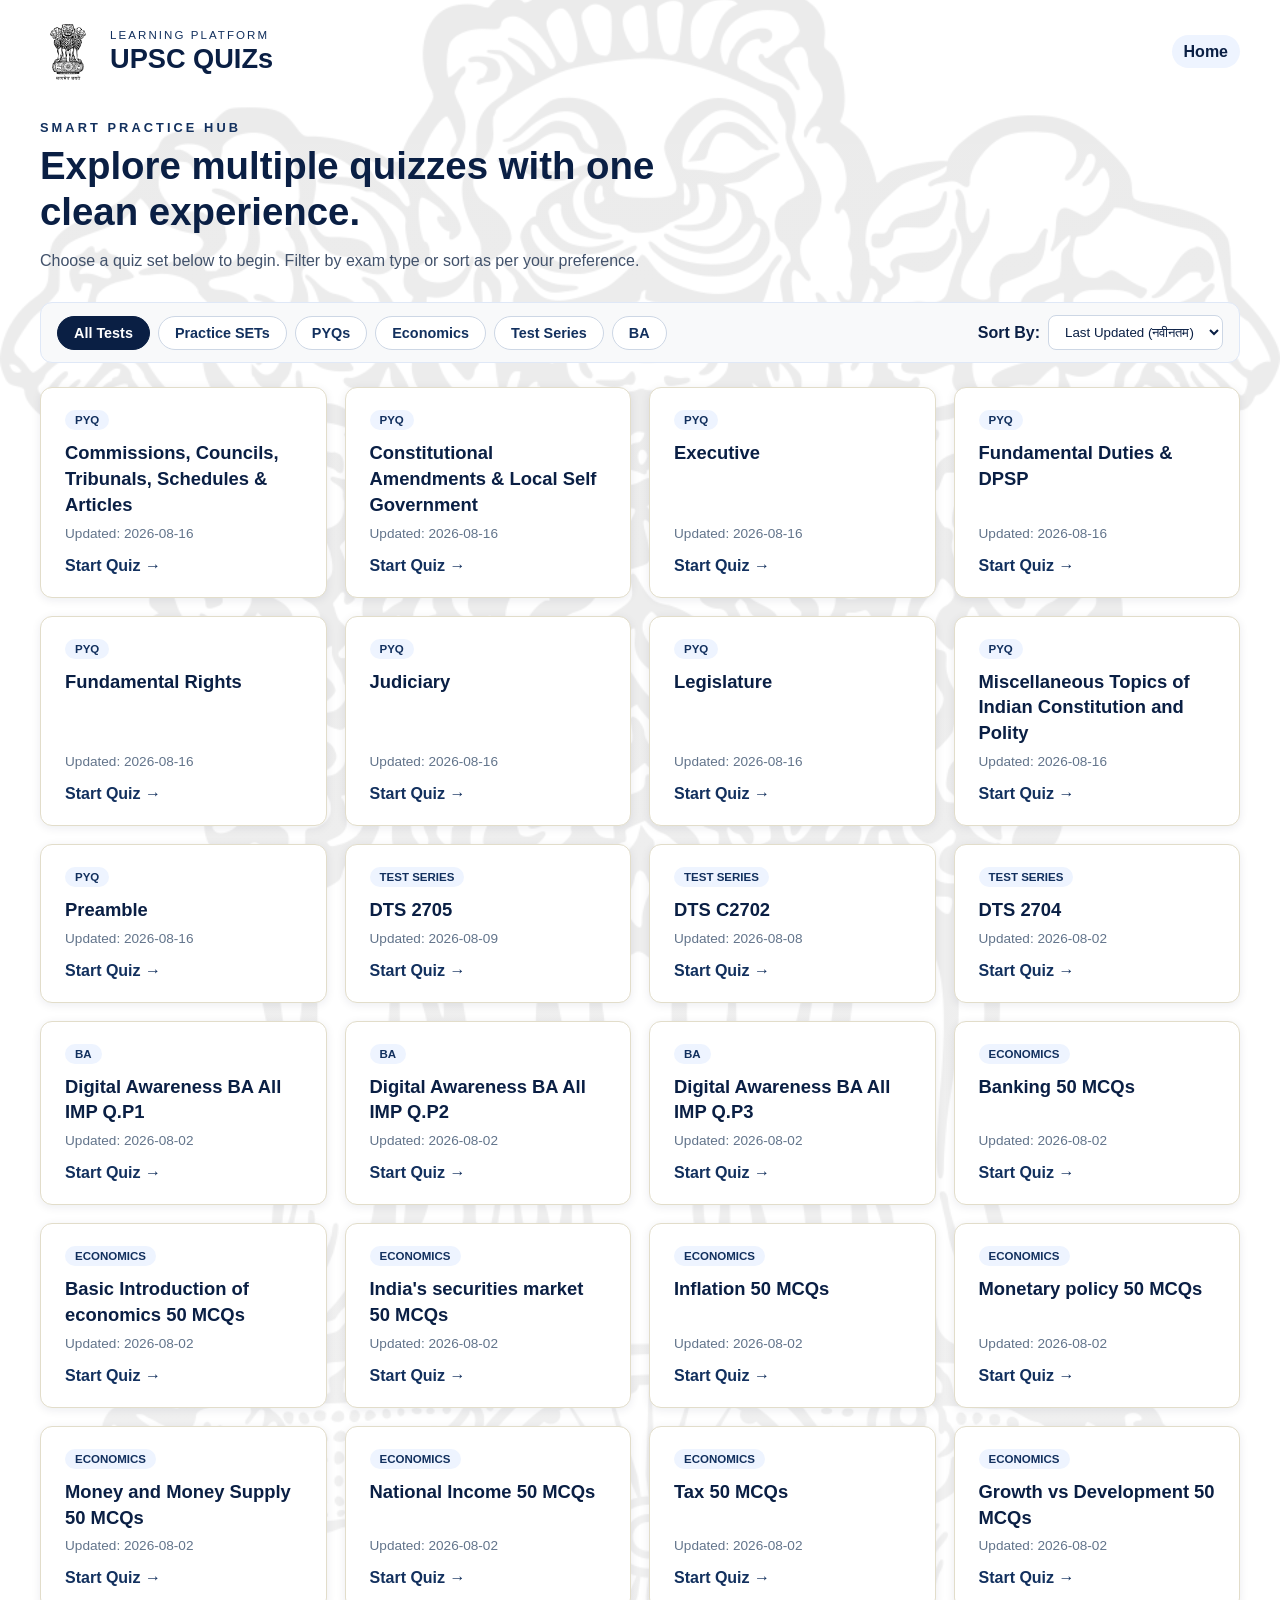
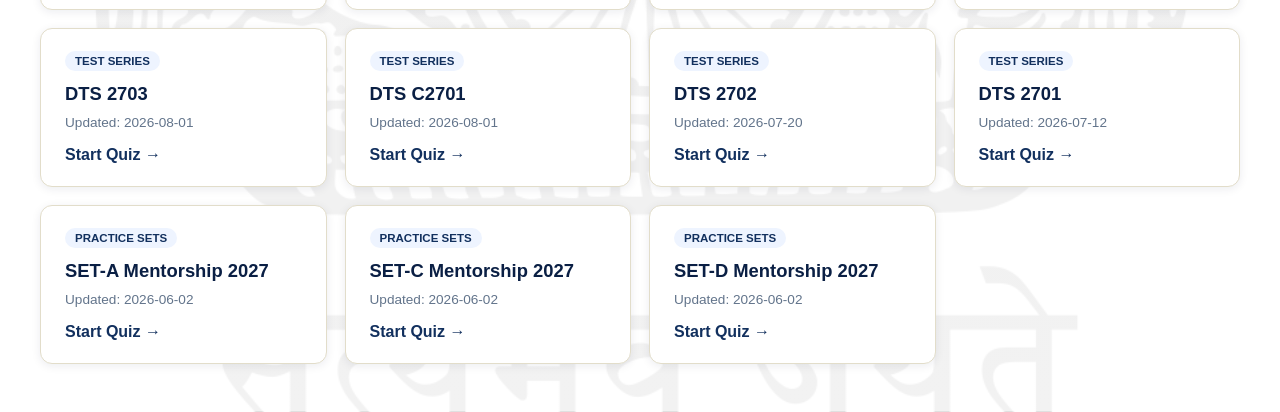
==== index.html @ 8e98a1ea "Change PYQs category from 'PYQs' to 'PYQ'" ====
<!DOCTYPE html>
<html lang="hi">
<head>
  <meta charset="UTF-8">
  <meta name="viewport" content="width=device-width, initial-scale=1.0">
  <title>UPSC QUIZs | Home</title>
  <link rel="stylesheet" href="style.css">
</head>
<body class="home-page">
  <div class="hero-shell">
    <header class="hero-header">
      <div class="brand-block">
        <img src="ashoka.jpg" alt="Ashoka Logo" class="brand-logo">
        <div>
          <p class="brand-kicker">Learning Platform</p>
          <h1>UPSC QUIZs</h1>
        </div>
      </div>
      <nav class="hero-nav">
        <a href="index.html">Home</a>
      </nav>
    </header>

    <main class="hero-content">
      <section class="hero-copy">
        <p class="section-label">Smart Practice Hub</p>
        <h2>Explore multiple quizzes with one clean experience.</h2>
        <p class="hero-text">Choose a quiz set below to begin. Filter by exam type or sort as per your preference.</p>
      </section>

      <div class="controls-wrapper">
        <div class="filter-tabs" id="filterTabs">
          <button class="tab-btn active" onclick="handleFilter('All', event)">All Tests</button>
          <button class="tab-btn" onclick="handleFilter('Practice SETs', event)">Practice SETs</button>
          <button class="tab-btn" onclick="handleFilter('PYQ', event)">PYQs</button>
          <button class="tab-btn" onclick="handleFilter('Economics', event)">Economics</button>
          <button class="tab-btn" onclick="handleFilter('Test Series', event)">Test Series</button>
          <button class="tab-btn" onclick="handleFilter('BA', event)">BA</button>
        </div>
        
        <div class="sort-box">
          <label for="quizSort">Sort By: </label>
          <select id="quizSort" onchange="handleSort(this.value)">
            <option value="latest">Last Updated (नवीनतम)</option>
            <option value="az">Alphabetical (A - Z)</option>
            <option value="za">Alphabetical (Z - A)</option>
          </select>
        </div>
      </div>

      <section class="quiz-grid" id="quizGrid"></section>
    </main>
  </div>

  <script>
    // Cleaned quizzes array - removed truncated entries and placeholders
   const quizzes = [
  // Test Series (Numbered)
  { name: 'DTS 2701', file: '101.json', link: 'quiz.html?quiz=101.json', category: 'Test Series', lastUpdated: '2026-07-12' },
  { name: 'DTS 2702', file: '102.json', link: 'quiz.html?quiz=102.json', category: 'Test Series', lastUpdated: '2026-07-20' },
  { name: 'DTS 2703', file: '103.json', link: 'quiz.html?quiz=103.json', category: 'Test Series', lastUpdated: '2026-08-01' },
  { name: 'DTS 2704', file: '104.json', link: 'quiz.html?quiz=104.json', category: 'Test Series', lastUpdated: '2026-08-02' },
  { name: 'DTS 2705', file: '109.json', link: 'quiz.html?quiz=109.json', category: 'Test Series', lastUpdated: '2026-08-09' },
  { name: 'DTS C2701', file: '108.json', link: 'quiz.html?quiz=108.json', category: 'Test Series', lastUpdated: '2026-08-01' },
  { name: 'DTS C2702', file: '110.json', link: 'quiz.html?quiz=110.json', category: 'Test Series', lastUpdated: '2026-08-08' },

  // PYQ (Indian Polity & Constitution)
  { name: 'Commissions, Councils, Tribunals, Schedules & Articles', file: 'CommissionsCouncilsTribunalsSchedulesArticles.json', link: 'quiz.html?quiz=CommissionsCouncilsTribunalsSchedulesArticles.json', category: 'PYQ', lastUpdated: '2026-08-16' },
  { name: 'Constitutional Amendments & Local Self Government', file: 'ConstitutionalAmendmentsLocalSelfGovernment.json', link: 'quiz.html?quiz=ConstitutionalAmendmentsLocalSelfGovernment.json', category: 'PYQ', lastUpdated: '2026-08-16' },
  { name: 'Executive', file: 'Executive.json', link: 'quiz.html?quiz=Executive.json', category: 'PYQ', lastUpdated: '2026-08-16' },
  { name: 'Fundamental Duties & DPSP', file: 'FundamentaldutiesDPSP.json', link: 'quiz.html?quiz=FundamentaldutiesDPSP.json', category: 'PYQ', lastUpdated: '2026-08-16' },
  { name: 'Fundamental Rights', file: 'Fundamentalrights.json', link: 'quiz.html?quiz=Fundamentalrights.json', category: 'PYQ', lastUpdated: '2026-08-16' },
  { name: 'Judiciary', file: 'Judiciary.json', link: 'quiz.html?quiz=Judiciary.json', category: 'PYQ', lastUpdated: '2026-08-16' },
  { name: 'Legislature', file: 'Legislature.json', link: 'quiz.html?quiz=Legislature.json', category: 'PYQ', lastUpdated: '2026-08-16' },
  { name: 'Miscellaneous Topics of Indian Constitution and Polity', file: 'MiscellaneousTopicsofIndianConstitutionandPolity.json', link: 'quiz.html?quiz=MiscellaneousTopicsofIndianConstitutionandPolity.json', category: 'PYQ', lastUpdated: '2026-08-16' },
  { name: 'Preamble', file: 'Preamble.json', link: 'quiz.html?quiz=Preamble.json', category: 'PYQ', lastUpdated: '2026-08-16' },
  
  // BA Digital Awareness Series
  { name: 'Digital Awareness BA All IMP Q.P1', file: '105.json', link: 'quiz.html?quiz=105.json', category: 'BA', lastUpdated: '2026-08-02' },
  { name: 'Digital Awareness BA All IMP Q.P2', file: '106.json', link: 'quiz.html?quiz=106.json', category: 'BA', lastUpdated: '2026-08-02' },
  { name: 'Digital Awareness BA All IMP Q.P3', file: '107.json', link: 'quiz.html?quiz=107.json', category: 'BA', lastUpdated: '2026-08-02' },

  // Economics MCQs
  { name: 'Banking 50 MCQs', file: 'Banking 50 MCQs.json', link: 'quiz.html?quiz=Banking 50 MCQs.json', category: 'Economics', lastUpdated: '2026-08-02' },
  { name: 'Basic Introduction of economics 50 MCQs', file: 'Basic Introduction of economics 50 MCQs.json', link: 'quiz.html?quiz=Basic Introduction of economics 50 MCQs.json', category: 'Economics', lastUpdated: '2026-08-02' },
  { name: 'India\'s securities market 50 MCQs', file: 'India\'s securities market 50 MCQs.json', link: 'quiz.html?quiz=India\'s securities market 50 MCQs.json', category: 'Economics', lastUpdated: '2026-08-02' },
  { name: 'Inflation 50 MCQs', file: 'Inflation 50 MCQs.json', link: 'quiz.html?quiz=Inflation 50 MCQs.json', category: 'Economics', lastUpdated: '2026-08-02' },
  { name: 'Monetary policy 50 MCQs', file: 'Monetary policy 50 MCQs.json', link: 'quiz.html?quiz=Monetary policy 50 MCQs.json', category: 'Economics', lastUpdated: '2026-08-02' },
  { name: 'Money and Money Supply 50 MCQs', file: 'Money and Money Supply 50 MCQs.json', link: 'quiz.html?quiz=Money and Money Supply 50 MCQs.json', category: 'Economics', lastUpdated: '2026-08-02' },
  { name: 'National Income 50 MCQs', file: 'National Income 50 MCQs.json', link: 'quiz.html?quiz=National Income 50 MCQs.json', category: 'Economics', lastUpdated: '2026-08-02' },
  { name: 'Tax 50 MCQs', file: 'Tax 50 MCQs.json', link: 'quiz.html?quiz=Tax 50 MCQs.json', category: 'Economics', lastUpdated: '2026-08-02' },
  { name: 'Growth vs Development 50 MCQs', file: 'growth vs devlopment 50 MCQs.json', link: 'quiz.html?quiz=growth vs devlopment 50 MCQs.json', category: 'Economics', lastUpdated: '2026-08-02' },

  // Practice SETs
  { name: 'SET-A Mentorship 2027', file: 'SET-A.json', link: 'quiz.html?quiz=SET-A.json', category: 'Practice SETs', lastUpdated: '2026-06-02' },
  { name: 'SET-C Mentorship 2027', file: 'SET-C.json', link: 'quiz.html?quiz=SET-C.json', category: 'Practice SETs', lastUpdated: '2026-06-02' },
  { name: 'SET-D Mentorship 2027', file: 'SET-D.json', link: 'quiz.html?quiz=SET-D.json', category: 'Practice SETs', lastUpdated: '2026-06-02' }
];
    let currentCategory = 'All';
    let currentSortOrder = 'latest';
    const grid = document.getElementById('quizGrid');

    function renderQuizzes() {
      let result = currentCategory === 'All' 
        ? [...quizzes] 
        : quizzes.filter(q => q.category === currentCategory);

      if (currentSortOrder === 'az') {
        result.sort((a, b) => a.name.localeCompare(b.name));
      } else if (currentSortOrder === 'za') {
        result.sort((a, b) => b.name.localeCompare(a.name));
      } else if (currentSortOrder === 'latest') {
        result.sort((a, b) => new Date(b.lastUpdated) - new Date(a.lastUpdated));
      }

      if (result.length === 0) {
        grid.innerHTML = `<p class="no-tests">इस श्रेणी में अभी कोई टेस्ट उपलब्ध नहीं है।</p>`;
        return;
      }

      grid.innerHTML = result.map(q => `
        <a class="quiz-card" href="${q.link}">
          <span class="card-badge">${q.category}</span>
          <h3>${q.name}</h3>
          <p>Updated: ${q.lastUpdated}</p>
          <span>Start Quiz →</span>
        </a>
      `).join('');
    }

    function handleFilter(category, event) {
      currentCategory = category;
      const buttons = document.querySelectorAll('.tab-btn');
      buttons.forEach(btn => btn.classList.remove('active'));
      if (event && event.target) event.target.classList.add('active');
      renderQuizzes();
    }

    function handleSort(order) {
      currentSortOrder = order;
      renderQuizzes();
    }

    renderQuizzes();
  </script>
</body>
</html>
---- style.css ----
:root {
  --navy: #0a1f44;
  --navy-dark: #061431;
  --navy-light: #12305e;
  --gold: #c9a227;
  --gold-light: #e6c766;
  --cream: #f7f4ea;
  --green: #1e8e3e;
  --red: #c0392b;
  --purple: #6c3483;
  --gray: #9aa3b2;
  --text-dark: #1b1b1b;
  --radius: 8px;
}

* { box-sizing: border-box; }

body {
  margin: 0;
  font-family: "Noto Sans Devanagari", "Noto Sans", "Segoe UI", sans-serif;
  background: var(--cream);
  color: var(--text-dark);
  min-height: 100vh;
  position: relative;
}

body.home-page {
  background: #ffffff;
  color: var(--navy);
}

.hero-shell {
  min-height: 100vh;
  padding: 24px 24px 48px;
  background-image: linear-gradient(rgba(255,255,255,0.92), rgba(255,255,255,0.95)), url('./ashoka.jpg');
  background-size: cover;
  background-position: center;
  background-repeat: no-repeat;
}

.hero-header {
  max-width: 1200px;
  margin: 0 auto 40px;
  display: flex;
  align-items: center;
  justify-content: space-between;
  gap: 16px;
}

.brand-block {
  display: flex;
  align-items: center;
  gap: 14px;
}

.brand-logo {
  width: 56px;
  height: 56px;
  object-fit: contain;
}

.brand-kicker {
  margin: 0;
  font-size: 0.72rem;
  text-transform: uppercase;
  letter-spacing: 0.18em;
  color: var(--navy-light);
}

.brand-block h1 {
  margin: 2px 0 0;
  font-size: 1.7rem;
  font-weight: 800;
}

.hero-nav a {
  color: var(--navy);
  text-decoration: none;
  font-weight: 700;
  padding: 8px 12px;
  border-radius: 999px;
  background: #eef4ff;
}

.hero-content {
  max-width: 1200px;
  margin: 0 auto;
}

.hero-copy {
  max-width: 700px;
  margin-bottom: 28px;
}

.section-label {
  margin: 0 0 8px;
  font-size: 0.8rem;
  letter-spacing: 0.24em;
  text-transform: uppercase;
  color: var(--navy-light);
  font-weight: 700;
}

.hero-copy h2 {
  margin: 0 0 12px;
  font-size: clamp(1.8rem, 3vw, 2.8rem);
  line-height: 1.2;
}

.hero-text {
  margin: 0;
  font-size: 1rem;
  color: #42526b;
  line-height: 1.7;
}

/* फ़िल्टर और सॉर्ट कंट्रोल्स */
.controls-wrapper {
  display: flex;
  justify-content: space-between;
  align-items: center;
  flex-wrap: wrap;
  gap: 16px;
  margin-bottom: 24px;
  background: #f8f9fa;
  padding: 12px 16px;
  border-radius: 12px;
  border: 1px solid #dfe8f7;
}

.filter-tabs {
  display: flex;
  gap: 8px;
  flex-wrap: wrap;
}

.tab-btn {
  background: #fff;
  border: 1px solid #cdd7e5;
  color: var(--navy-light);
  padding: 8px 16px;
  border-radius: 20px;
  font-weight: 600;
  font-size: 0.9rem;
  cursor: pointer;
  transition: all 0.2s ease;
}

.tab-btn:hover {
  background: #eef4ff;
  border-color: var(--navy);
}

.tab-btn.active {
  background: var(--navy);
  color: #fff;
  border-color: var(--navy);
}

.sort-box {
  display: flex;
  align-items: center;
  gap: 8px;
  font-weight: 600;
}

.sort-box select {
  padding: 8px 12px;
  border-radius: var(--radius);
  border: 1px solid #cdd7e5;
  background: #fff;
  font-family: inherit;
  color: var(--navy);
  cursor: pointer;
}

.quiz-grid {
  display: grid;
  grid-template-columns: repeat(auto-fit, minmax(260px, 1fr));
  gap: 18px;
}

.quiz-card {
  display: flex;
  flex-direction: column;
  text-decoration: none;
  background: #fff;
  border: 1px solid #dfe8f7;
  border-radius: 16px;
  padding: 22px;
  box-shadow: 0 6px 18px rgba(10, 31, 68, 0.06);
  color: var(--navy);
  transition: transform 0.2s ease, box-shadow 0.2s ease;
  position: relative;
}

.quiz-card:hover {
  transform: translateY(-2px);
  box-shadow: 0 10px 24px rgba(10, 31, 68, 0.10);
}

.card-badge {
  align-self: flex-start;
  background: #eef4ff;
  color: var(--navy-light);
  font-size: 0.72rem;
  font-weight: 700;
  padding: 4px 10px;
  border-radius: 12px;
  margin-bottom: 10px;
  text-transform: uppercase;
}

.quiz-card h3 {
  margin: 0 0 8px;
  font-size: 1.15rem;
  line-height: 1.4;
}

.quiz-card p {
  margin: 0 0 16px;
  color: #62748b;
  font-size: 0.85rem;
  margin-top: auto;
}

.quiz-card span {
  font-weight: 700;
  color: var(--navy-light);
}

.no-tests {
  text-align: center;
  grid-column: 1 / -1;
  padding: 40px;
  color: #62748b;
  font-style: italic;
}

/* Watermark */
.watermark {
  position: fixed;
  inset: 0;
  display: flex;
  align-items: center;
  justify-content: center;
  pointer-events: none;
  z-index: 0;
  color: var(--navy);
  opacity: 0.05;
}
.watermark img { width: 55vmin; height: auto; object-fit: contain; display: block; }

/* Top bar */
.topbar {
  position: sticky;
  top: 0;
  z-index: 30;
  background: var(--navy);
  color: var(--cream);
  display: flex;
  align-items: center;
  justify-content: space-between;
  padding: 10px 18px;
  border-bottom: 3px solid var(--gold);
  gap: 12px;
}

.topbar-left {
  display: flex;
  align-items: center;
  gap: 6px;
}

.exam-title {
  font-weight: 700;
  font-size: 1.05rem;
  letter-spacing: 0.3px;
  text-align: center;
  flex: 1;
}

/* Language Switcher */
.lang-switch-btn {
  background: var(--navy-light);
  color: #fff;
  border: 1px solid var(--gold);
  padding: 6px 12px;
  border-radius: 4px;
  font-weight: 700;
  cursor: pointer;
  font-size: 0.8rem;
  transition: all 0.2s ease;
}
.lang-switch-btn:hover {
  background: var(--gold);
  color: var(--navy-dark);
}

body.show-hi .lang-en { display: none !important; }
body.show-en .lang-hi { display: none !important; }

.icon-btn {
  background: none;
  border: none;
  color: var(--cream);
  font-size: 1.4rem;
  cursor: pointer;
  padding: 4px 10px;
  border-radius: var(--radius);
  transition: background 0.2s ease;
}
.icon-btn:hover { background: rgba(255,255,255,0.12); }

.hamburger {
  font-size: 1.6rem;
  font-weight: 700;
}

.timer-box {
  display: flex;
  flex-direction: column;
  align-items: flex-end;
  min-width: 130px;
}
.timer-label { font-size: 0.65rem; color: var(--gold-light); }
#timerDisplay { font-weight: 700; font-size: 1.1rem; font-variant-numeric: tabular-nums; }

/* Sidebar */
.sidebar {
  position: fixed;
  top: 0; left: -340px;
  width: 330px;
  height: 100%;
  background: #fff;
  border-right: 3px solid var(--gold);
  z-index: 50;
  transition: left 0.25s ease;
  display: flex;
  flex-direction: column;
  padding: 16px;
  overflow-y: auto;
}
.sidebar.open { left: 0; }
.sidebar-header {
  display: flex; justify-content: space-between; align-items: center;
  border-bottom: 2px solid var(--navy); padding-bottom: 8px; margin-bottom: 10px;
}
.sidebar-header h3 { margin: 0; color: var(--navy); font-size: 1rem; }
.sidebar-header .icon-btn { color: var(--navy); }

.sidebar-tabs {
  display: flex;
  gap: 4px;
  margin-bottom: 12px;
  border-bottom: 1px solid #e2ddca;
  padding-bottom: 6px;
}
.side-tab {
  flex: 1;
  background: #f4f1e6;
  border: none;
  padding: 8px;
  font-weight: 700;
  font-size: 0.8rem;
  cursor: pointer;
  color: var(--navy-light);
  border-radius: 4px;
}
.side-tab.active {
  background: var(--navy);
  color: #fff;
}

.legend { font-size: 0.72rem; display: grid; gap: 6px; margin-bottom: 12px; }
.legend div { display: flex; align-items: center; gap: 6px; }
.dot { width: 14px; height: 14px; border-radius: 50%; display: inline-block; border: 1px solid #0002; }
.dot.not-visited { background: var(--gray); }
.dot.not-answered { background: var(--red); }
.dot.answered { background: var(--green); }
.dot.flagged { background: var(--purple); }
.dot.flagged-answered { background: var(--purple); box-shadow: inset 0 0 0 3px var(--green); }

.palette-grid {
  display: grid;
  grid-template-columns: repeat(5, 1fr);
  gap: 6px;
  margin-bottom: 14px;
}
.palette-cell {
  aspect-ratio: 1;
  border: none;
  border-radius: 5px;
  color: #fff;
  font-size: 0.75rem;
  font-weight: 600;
  cursor: pointer;
  background: var(--gray);
  position: relative;
}
.palette-cell.not-answered { background: var(--red); }
.palette-cell.answered { background: var(--green); }
.palette-cell.flagged { background: var(--purple); }
.palette-cell.flagged-answered { background: var(--purple); box-shadow: inset 0 0 0 3px var(--green); }
.palette-cell.current { outline: 3px solid var(--navy); outline-offset: 1px; }

/* OMR Sheet Mode Layout */
.omr-sheet-container {
  display: flex;
  flex-direction: column;
  gap: 8px;
  max-height: 400px;
  overflow-y: auto;
  padding-right: 4px;
}
.omr-row {
  display: flex;
  align-items: center;
  justify-content: space-between;
  padding: 6px 8px;
  background: #f9f9f9;
  border-radius: 4px;
  border: 1px solid #eee;
}
.omr-row.current {
  background: #fffde6;
  border-color: var(--gold);
}
.omr-q-num {
  font-weight: 700;
  font-size: 0.85rem;
  min-width: 40px;
  color: var(--navy);
}
.omr-bubbles {
  display: flex;
  gap: 8px;
}
.omr-bubble {
  width: 26px;
  height: 26px;
  border-radius: 50%;
  border: 2px solid var(--navy-light);
  display: flex;
  align-items: center;
  justify-content: center;
  font-size: 0.7rem;
  font-weight: 700;
  cursor: pointer;
  user-select: none;
  background: #fff;
  color: var(--navy-light);
  transition: all 0.15s ease;
}
.omr-bubble:hover {
  background: #eef1f8;
}
.omr-bubble.filled {
  background: var(--navy-dark);
  color: #fff;
  border-color: var(--navy-dark);
}

.sidebar-footer { margin-top: auto; padding-top: 10px; }
.sidebar-overlay {
  position: fixed; inset: 0; background: rgba(0,0,0,0.35);
  z-index: 40; display: none;
}
.sidebar-overlay.show { display: block; }

/* Buttons */
.btn {
  border: none;
  border-radius: var(--radius);
  padding: 10px 16px;
  font-size: 0.9rem;
  font-weight: 600;
  cursor: pointer;
  font-family: inherit;
}
.btn-navy { background: var(--navy); color: #fff; }
.btn-navy:hover { background: var(--navy-light); }
.btn-gold { background: var(--gold); color: var(--navy-dark); }
.btn-gold:hover { background: var(--gold-light); }
.btn-outline { background: #fff; color: var(--navy); border: 2px solid var(--navy); }
.btn-outline:hover { background: #eef1f7; }
.btn-block { width: 100%; }
.btn:disabled { opacity: 0.45; cursor: not-allowed; }

/* Quiz view */
.quiz-view {
  position: relative;
  z-index: 1;
  max-width: 820px;
  margin: 24px auto;
  padding: 0 16px 40px;
}
.quiz-card {
  background: #fff;
  border-radius: 12px;
  border: 1px solid #e2ddca;
  box-shadow: 0 2px 10px rgba(10,31,68,0.08);
  padding: 22px 24px;
}
.q-meta { display: flex; align-items: center; gap: 10px; margin-bottom: 14px; flex-wrap: wrap; }
.tag {
  background: var(--navy); color: #ffeb3b; font-size: 0.75rem;
  padding: 4px 10px; border-radius: 20px; font-weight: 600;
}
.tag-gold { background: var(--gold); color: var(--navy-dark); }
.btn-flag { margin-left: auto; font-size: 0.78rem; padding: 6px 12px; }

.passage-block, .statements-block {
  background: #f4f1e6;
  border-left: 4px solid var(--gold);
  padding: 12px 14px;
  border-radius: 6px;
  margin-bottom: 16px;
}
.passage-hi { margin: 0 0 6px; line-height: 1.6; }
.passage-en { margin: 0; font-size: 0.82rem; color: #555; font-style: italic; line-height: 1.5; }
.statements-block ol { margin: 0; padding-left: 20px; }
.statements-block li { margin-bottom: 8px; }
.stmt-en { display: block; font-size: 0.78rem; color: #666; font-style: italic; }

.question-block { margin-bottom: 18px; }
.question-hi { font-size: 1.12rem; font-weight: 600; line-height: 1.6; margin: 0 0 4px; color: var(--navy-dark); }
.question-en { font-size: 0.82rem; color: #666; font-style: italic; margin: 0; }

.options-block { display: flex; flex-direction: column; gap: 10px; }
.option {
  display: flex;
  align-items: flex-start;
  gap: 10px;
  border: 2px solid #dcd8c8;
  border-radius: var(--radius);
  padding: 10px 12px;
  cursor: pointer;
  transition: border-color 0.15s, background 0.15s;
}
.option:hover { border-color: var(--gold); }
.option.selected { border-color: var(--navy); background: #eef1f8; }
.option input { margin-top: 3px; accent-color: var(--navy); }
.opt-text-hi { font-size: 0.98rem; }
.opt-text-en { font-size: 0.78rem; color: #666; font-style: italic; display: block; }

.nav-buttons {
  max-width: 820px;
  margin: 16px auto 0;
  padding: 0 16px;
  display: flex;
  justify-content: space-between;
  gap: 10px;
  flex-wrap: wrap;
}

/* Dashboard */
.dashboard-view {
  position: relative;
  z-index: 1;
  max-width: 1100px;
  margin: 0 auto;
  padding: 24px 16px 60px;
}
.dash-title { color: var(--navy); text-align: center; margin-bottom: 20px; }

.scorecard-grid {
  display: grid;
  grid-template-columns: repeat(auto-fit, minmax(150px, 1fr));
  gap: 12px;
  margin-bottom: 26px;
}
.score-tile {
  background: var(--navy);
  color: #fff;
  border-radius: 10px;
  padding: 14px;
  text-align: center;
  border-bottom: 4px solid var(--gold);
}
.score-tile .val { font-size: 1.5rem; font-weight: 700; color: var(--gold-light); }
.score-tile .lbl { font-size: 0.72rem; margin-top: 4px; opacity: 0.9; }

.charts-grid {
  display: grid;
  grid-template-columns: repeat(auto-fit, minmax(340px, 1fr));
  gap: 18px;
  margin-bottom: 22px;
}
.chart-card {
  background: #fff;
  border: 1px solid #e2ddca;
  border-radius: 10px;
  padding: 16px;
  box-shadow: 0 2px 8px rgba(10,31,68,0.06);
}
.chart-card-clickable { cursor: pointer; }
.chart-card h3 { margin: 0 0 10px; font-size: 0.92rem; color: var(--navy-dark); }
.chart-canvas {
  min-height: 320px;
  display: flex;
  align-items: center;
  justify-content: center;
  overflow: hidden;
}
.chart-canvas svg {
  width: 100%;
  height: 320px;
  display: block;
  overflow: visible;
}
.chart-detail-list { margin-top: 10px; padding: 10px; border-radius: 8px; background: #f7f4ea; border: 1px solid #e2ddca; font-size: 0.8rem; max-height: 220px; overflow: auto; }
.time-list-title { font-weight: 700; color: var(--navy); margin-bottom: 6px; }
.time-list-item { display: flex; justify-content: space-between; gap: 8px; padding: 4px 0; border-bottom: 1px solid #e8e2cc; }
.time-list-item:last-child { border-bottom: none; }
.detail-view { position: fixed; inset: 0; background: rgba(6,20,49,0.78); z-index: 80; display: flex; align-items: center; justify-content: center; padding: 12px; }
.detail-view-card {
  width: min(100vw - 16px, 100%);
  height: min(100vh - 16px, 100%);
  max-width: none;
  max-height: none;
  overflow: auto;
  background: #fff;
  border-radius: 14px;
  padding: 18px 20px 22px;
  box-shadow: 0 12px 35px rgba(0,0,0,0.25);
  display: flex;
  flex-direction: column;
}
.detail-view-header { display: flex; justify-content: space-between; align-items: center; gap: 10px; margin-bottom: 14px; }
.detail-view-header h3 { margin: 0; color: var(--navy); }
.detail-view .chart-canvas {
  flex: 1;
  min-height: 0;
  width: 100%;
}
.detail-view .chart-canvas svg {
  height: min(70vh, 620px);
  min-height: 420px;
}
#timeDetailList {
  flex: 1;
  max-height: none;
  overflow: auto;
  margin-top: 14px;
}
.heatmap-card { margin-bottom: 22px; }

.heatmap-grid { display: flex; flex-wrap: wrap; gap: 8px; }
.heat-cell {
  min-width: 130px;
  padding: 10px;
  border-radius: 6px;
  color: #fff;
  font-size: 0.78rem;
}
.heat-cell .h-topic { font-weight: 700; display: block; margin-bottom: 4px; }

.insights-grid {
  display: grid;
  grid-template-columns: repeat(auto-fit, minmax(320px, 1fr));
  gap: 16px;
  margin-bottom: 28px;
}
.insight-card {
  background: #fff;
  border: 1px solid #e2ddca;
  border-left: 4px solid var(--gold);
  border-radius: 10px;
  padding: 16px;
}
.insight-card h3 { margin-top: 0; font-size: 0.92rem; color: var(--navy-dark); }
.insight-card ul { margin: 6px 0; padding-left: 20px; font-size: 0.85rem; }
.two-col { display: grid; grid-template-columns: 1fr 1fr; gap: 10px; font-size: 0.85rem; }
.mini-table { width: 100%; border-collapse: collapse; font-size: 0.82rem; }
.mini-table th, .mini-table td { border: 1px solid #e2ddca; padding: 6px 8px; text-align: left; }
.mini-table th { background: var(--navy); color: #fff; }

.answer-sheet { margin-bottom: 26px; }
.answer-sheet h2 { color: var(--navy); }
.ans-item {
  background: #fff;
  border: 1px solid #e2ddca;
  border-radius: 10px;
  padding: 14px 16px;
  margin-bottom: 10px;
}
.ans-item .ans-status { font-size: 0.72rem; font-weight: 700; padding: 2px 8px; border-radius: 12px; color: #fff; }
.ans-status.correct { background: var(--green); }
.ans-status.incorrect { background: var(--red); }
.ans-status.skipped { background: var(--gray); }
.ans-q-hi { font-weight: 600; margin: 6px 0 2px; }
.ans-q-en { font-size: 0.8rem; color: #666; font-style: italic; margin: 0 0 8px; }
.ans-row { font-size: 0.85rem; margin: 3px 0; }
.ans-explain { background: #f4f1e6; border-left: 3px solid var(--gold); padding: 8px 10px; margin-top: 8px; font-size: 0.85rem; border-radius: 4px; }

@media (max-width: 640px) {
  .exam-title { font-size: 0.85rem; }
  .timer-box { min-width: 90px; }
  #timerDisplay { font-size: 0.9rem; }
  .quiz-card { padding: 16px; }
  .two-col { grid-template-columns: 1fr; }
  .controls-wrapper { flex-direction: column; align-items: stretch; }
  .sort-box { justify-content: space-between; }
}
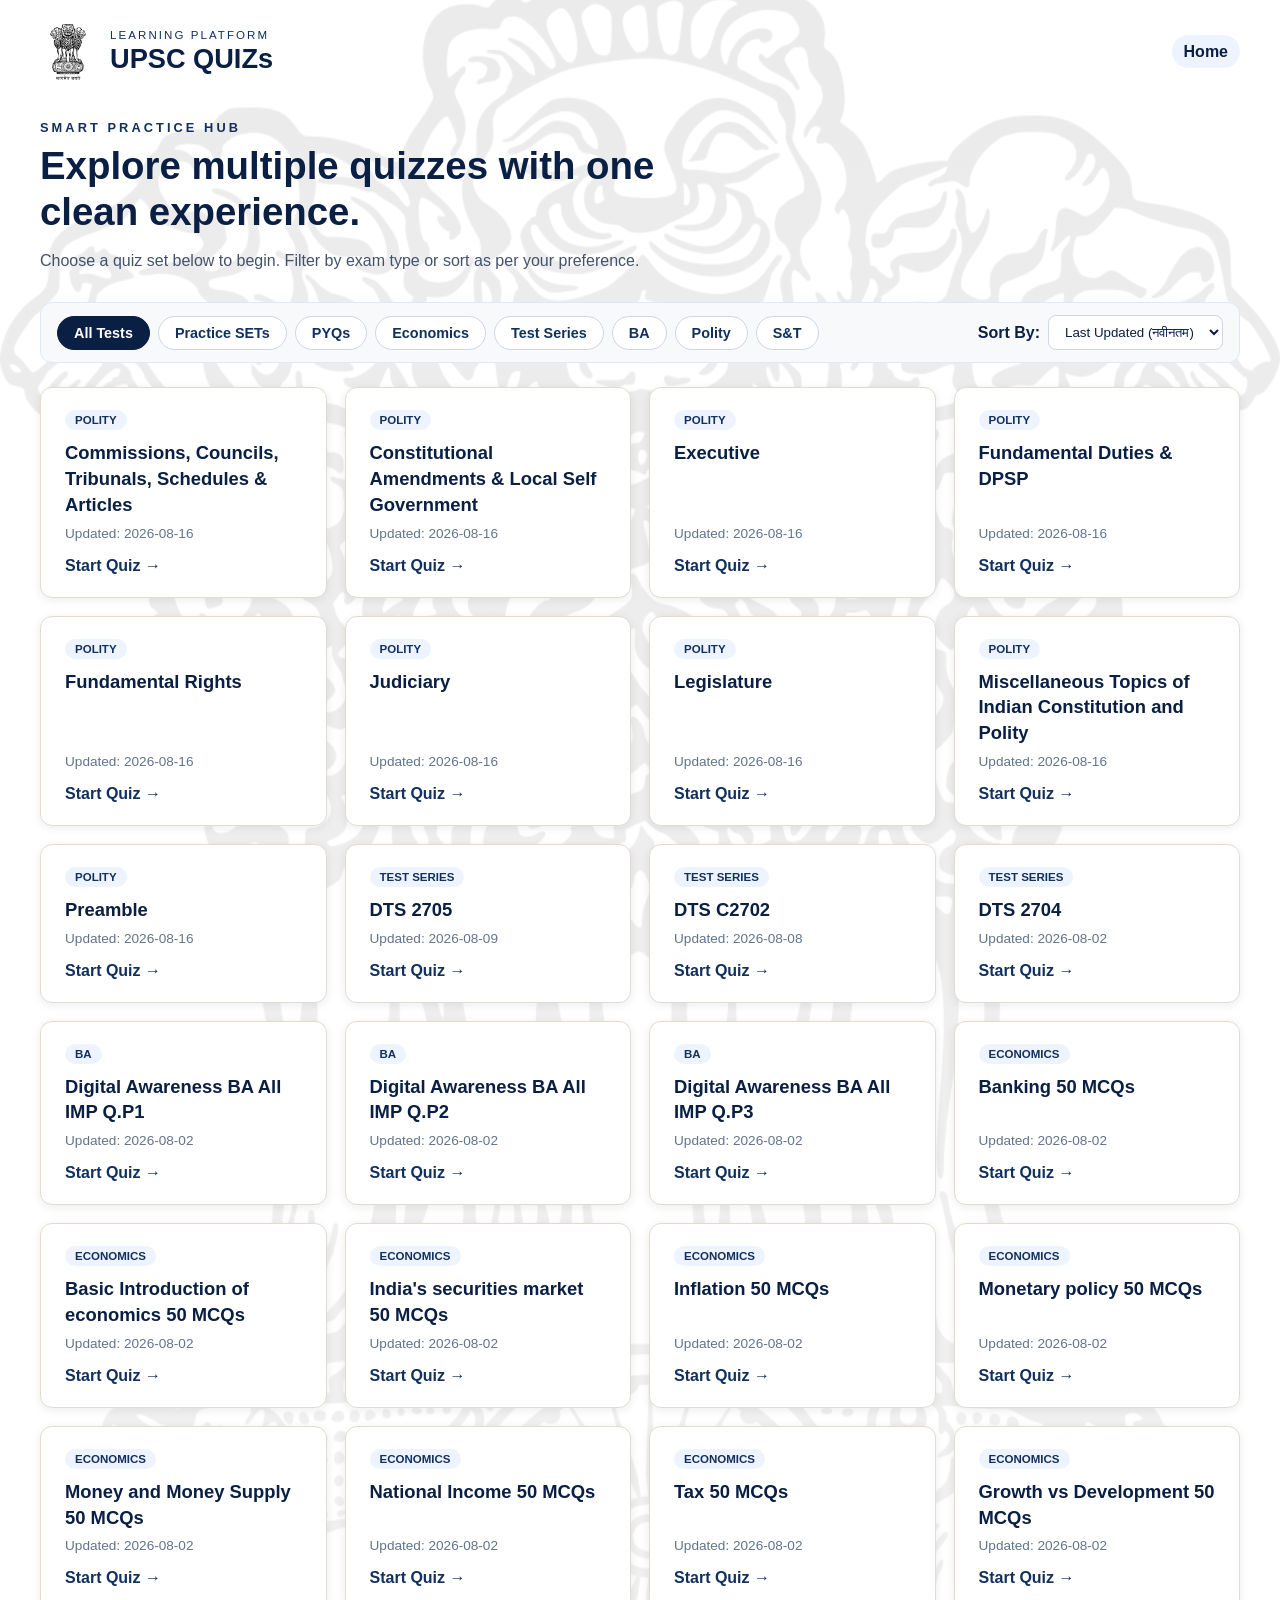
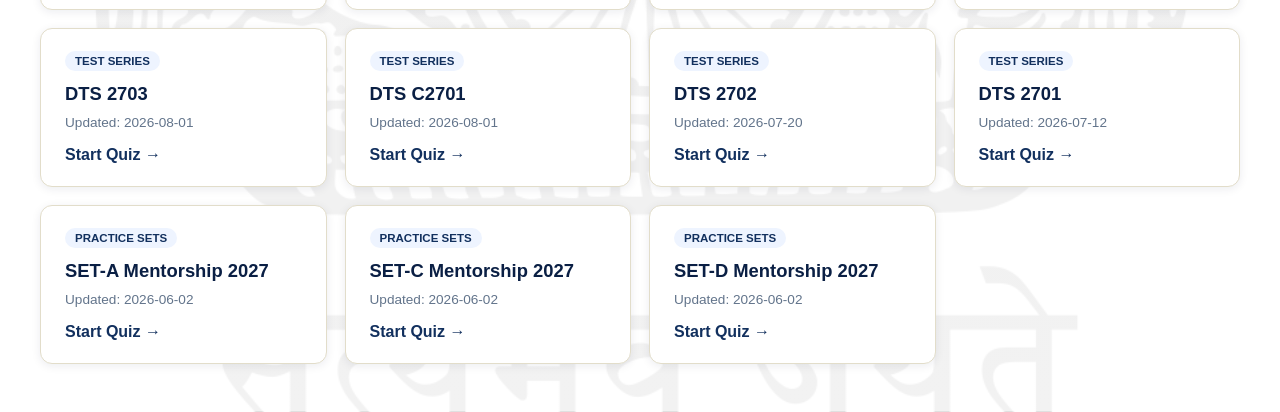
==== commit 212c5b57: "Change PYQ category to Polity in index.html" ====
--- a/index.html
+++ b/index.html
@@ -36,6 +36,8 @@
           <button class="tab-btn" onclick="handleFilter('Economics', event)">Economics</button>
           <button class="tab-btn" onclick="handleFilter('Test Series', event)">Test Series</button>
           <button class="tab-btn" onclick="handleFilter('BA', event)">BA</button>
+          <button class="tab-btn" onclick="handleFilter('Polity', event)">Polity</button>
+          <button class="tab-btn" onclick="handleFilter('S&T', event)">S&T</button>
         </div>
         
         <div class="sort-box">
@@ -65,15 +67,15 @@
   { name: 'DTS C2702', file: '110.json', link: 'quiz.html?quiz=110.json', category: 'Test Series', lastUpdated: '2026-08-08' },
 
   // PYQ (Indian Polity & Constitution)
-  { name: 'Commissions, Councils, Tribunals, Schedules & Articles', file: 'CommissionsCouncilsTribunalsSchedulesArticles.json', link: 'quiz.html?quiz=CommissionsCouncilsTribunalsSchedulesArticles.json', category: 'PYQ', lastUpdated: '2026-08-16' },
-  { name: 'Constitutional Amendments & Local Self Government', file: 'ConstitutionalAmendmentsLocalSelfGovernment.json', link: 'quiz.html?quiz=ConstitutionalAmendmentsLocalSelfGovernment.json', category: 'PYQ', lastUpdated: '2026-08-16' },
-  { name: 'Executive', file: 'Executive.json', link: 'quiz.html?quiz=Executive.json', category: 'PYQ', lastUpdated: '2026-08-16' },
-  { name: 'Fundamental Duties & DPSP', file: 'FundamentaldutiesDPSP.json', link: 'quiz.html?quiz=FundamentaldutiesDPSP.json', category: 'PYQ', lastUpdated: '2026-08-16' },
-  { name: 'Fundamental Rights', file: 'Fundamentalrights.json', link: 'quiz.html?quiz=Fundamentalrights.json', category: 'PYQ', lastUpdated: '2026-08-16' },
-  { name: 'Judiciary', file: 'Judiciary.json', link: 'quiz.html?quiz=Judiciary.json', category: 'PYQ', lastUpdated: '2026-08-16' },
-  { name: 'Legislature', file: 'Legislature.json', link: 'quiz.html?quiz=Legislature.json', category: 'PYQ', lastUpdated: '2026-08-16' },
-  { name: 'Miscellaneous Topics of Indian Constitution and Polity', file: 'MiscellaneousTopicsofIndianConstitutionandPolity.json', link: 'quiz.html?quiz=MiscellaneousTopicsofIndianConstitutionandPolity.json', category: 'PYQ', lastUpdated: '2026-08-16' },
-  { name: 'Preamble', file: 'Preamble.json', link: 'quiz.html?quiz=Preamble.json', category: 'PYQ', lastUpdated: '2026-08-16' },
+  { name: 'Commissions, Councils, Tribunals, Schedules & Articles', file: 'CommissionsCouncilsTribunalsSchedulesArticles.json', link: 'quiz.html?quiz=CommissionsCouncilsTribunalsSchedulesArticles.json', category: 'Polity', lastUpdated: '2026-08-16' },
+  { name: 'Constitutional Amendments & Local Self Government', file: 'ConstitutionalAmendmentsLocalSelfGovernment.json', link: 'quiz.html?quiz=ConstitutionalAmendmentsLocalSelfGovernment.json', category: 'Polity', lastUpdated: '2026-08-16' },
+  { name: 'Executive', file: 'Executive.json', link: 'quiz.html?quiz=Executive.json', category: 'Polity', lastUpdated: '2026-08-16' },
+  { name: 'Fundamental Duties & DPSP', file: 'FundamentaldutiesDPSP.json', link: 'quiz.html?quiz=FundamentaldutiesDPSP.json', category: 'Polity', lastUpdated: '2026-08-16' },
+  { name: 'Fundamental Rights', file: 'Fundamentalrights.json', link: 'quiz.html?quiz=Fundamentalrights.json', category: 'Polity', lastUpdated: '2026-08-16' },
+  { name: 'Judiciary', file: 'Judiciary.json', link: 'quiz.html?quiz=Judiciary.json', category: 'Polity', lastUpdated: '2026-08-16' },
+  { name: 'Legislature', file: 'Legislature.json', link: 'quiz.html?quiz=Legislature.json', category: 'Polity', lastUpdated: '2026-08-16' },
+  { name: 'Miscellaneous Topics of Indian Constitution and Polity', file: 'MiscellaneousTopicsofIndianConstitutionandPolity.json', link: 'quiz.html?quiz=MiscellaneousTopicsofIndianConstitutionandPolity.json', category: 'Polity', lastUpdated: '2026-08-16' },
+  { name: 'Preamble', file: 'Preamble.json', link: 'quiz.html?quiz=Preamble.json', category: 'Polity', lastUpdated: '2026-08-16' },
   
   // BA Digital Awareness Series
   { name: 'Digital Awareness BA All IMP Q.P1', file: '105.json', link: 'quiz.html?quiz=105.json', category: 'BA', lastUpdated: '2026-08-02' },
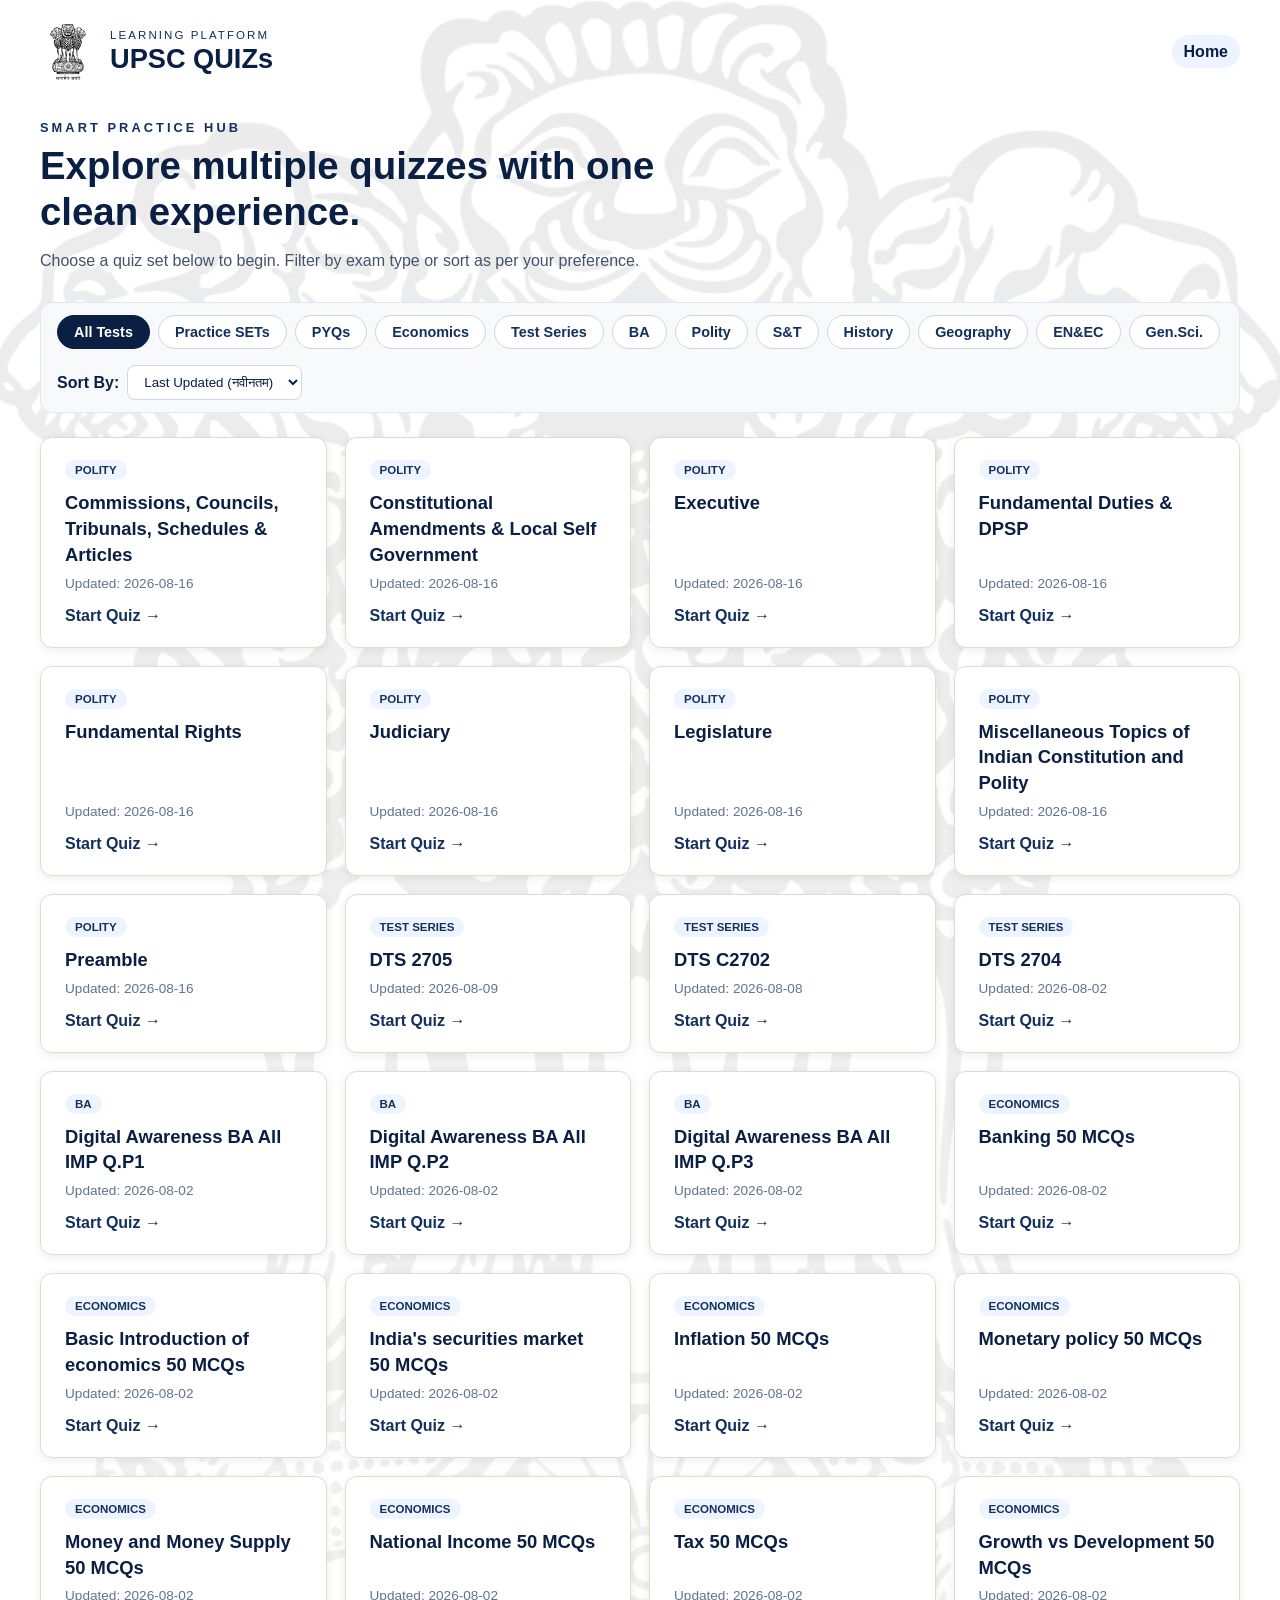
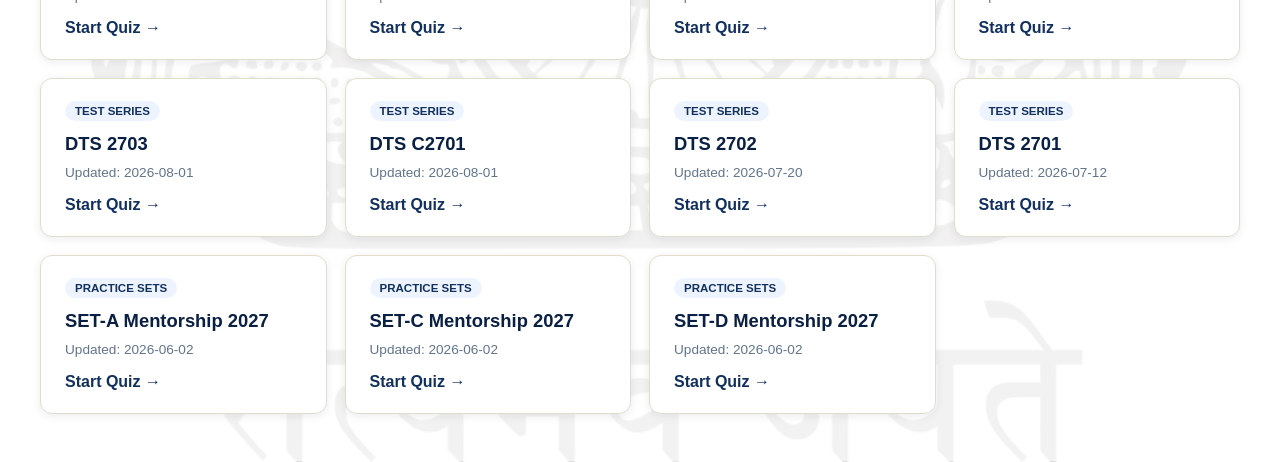
==== commit 23276225: "Add History, Geography, EN&EC, and Gen.Sci. buttons" ====
--- a/index.html
+++ b/index.html
@@ -38,6 +38,10 @@
           <button class="tab-btn" onclick="handleFilter('BA', event)">BA</button>
           <button class="tab-btn" onclick="handleFilter('Polity', event)">Polity</button>
           <button class="tab-btn" onclick="handleFilter('S&T', event)">S&T</button>
+          <button class="tab-btn" onclick="handleFilter('History', event)">History</button>
+          <button class="tab-btn" onclick="handleFilter('Geography', event)">Geography</button>
+          <button class="tab-btn" onclick="handleFilter('EN&EC', event)">EN&EC</button>
+          <button class="tab-btn" onclick="handleFilter('Gen.Sci.', event)">Gen.Sci.</button>
         </div>
         
         <div class="sort-box">
@@ -66,7 +70,7 @@
   { name: 'DTS C2701', file: '108.json', link: 'quiz.html?quiz=108.json', category: 'Test Series', lastUpdated: '2026-08-01' },
   { name: 'DTS C2702', file: '110.json', link: 'quiz.html?quiz=110.json', category: 'Test Series', lastUpdated: '2026-08-08' },
 
-  // PYQ (Indian Polity & Constitution)
+  // PYQ
   { name: 'Commissions, Councils, Tribunals, Schedules & Articles', file: 'CommissionsCouncilsTribunalsSchedulesArticles.json', link: 'quiz.html?quiz=CommissionsCouncilsTribunalsSchedulesArticles.json', category: 'Polity', lastUpdated: '2026-08-16' },
   { name: 'Constitutional Amendments & Local Self Government', file: 'ConstitutionalAmendmentsLocalSelfGovernment.json', link: 'quiz.html?quiz=ConstitutionalAmendmentsLocalSelfGovernment.json', category: 'Polity', lastUpdated: '2026-08-16' },
   { name: 'Executive', file: 'Executive.json', link: 'quiz.html?quiz=Executive.json', category: 'Polity', lastUpdated: '2026-08-16' },
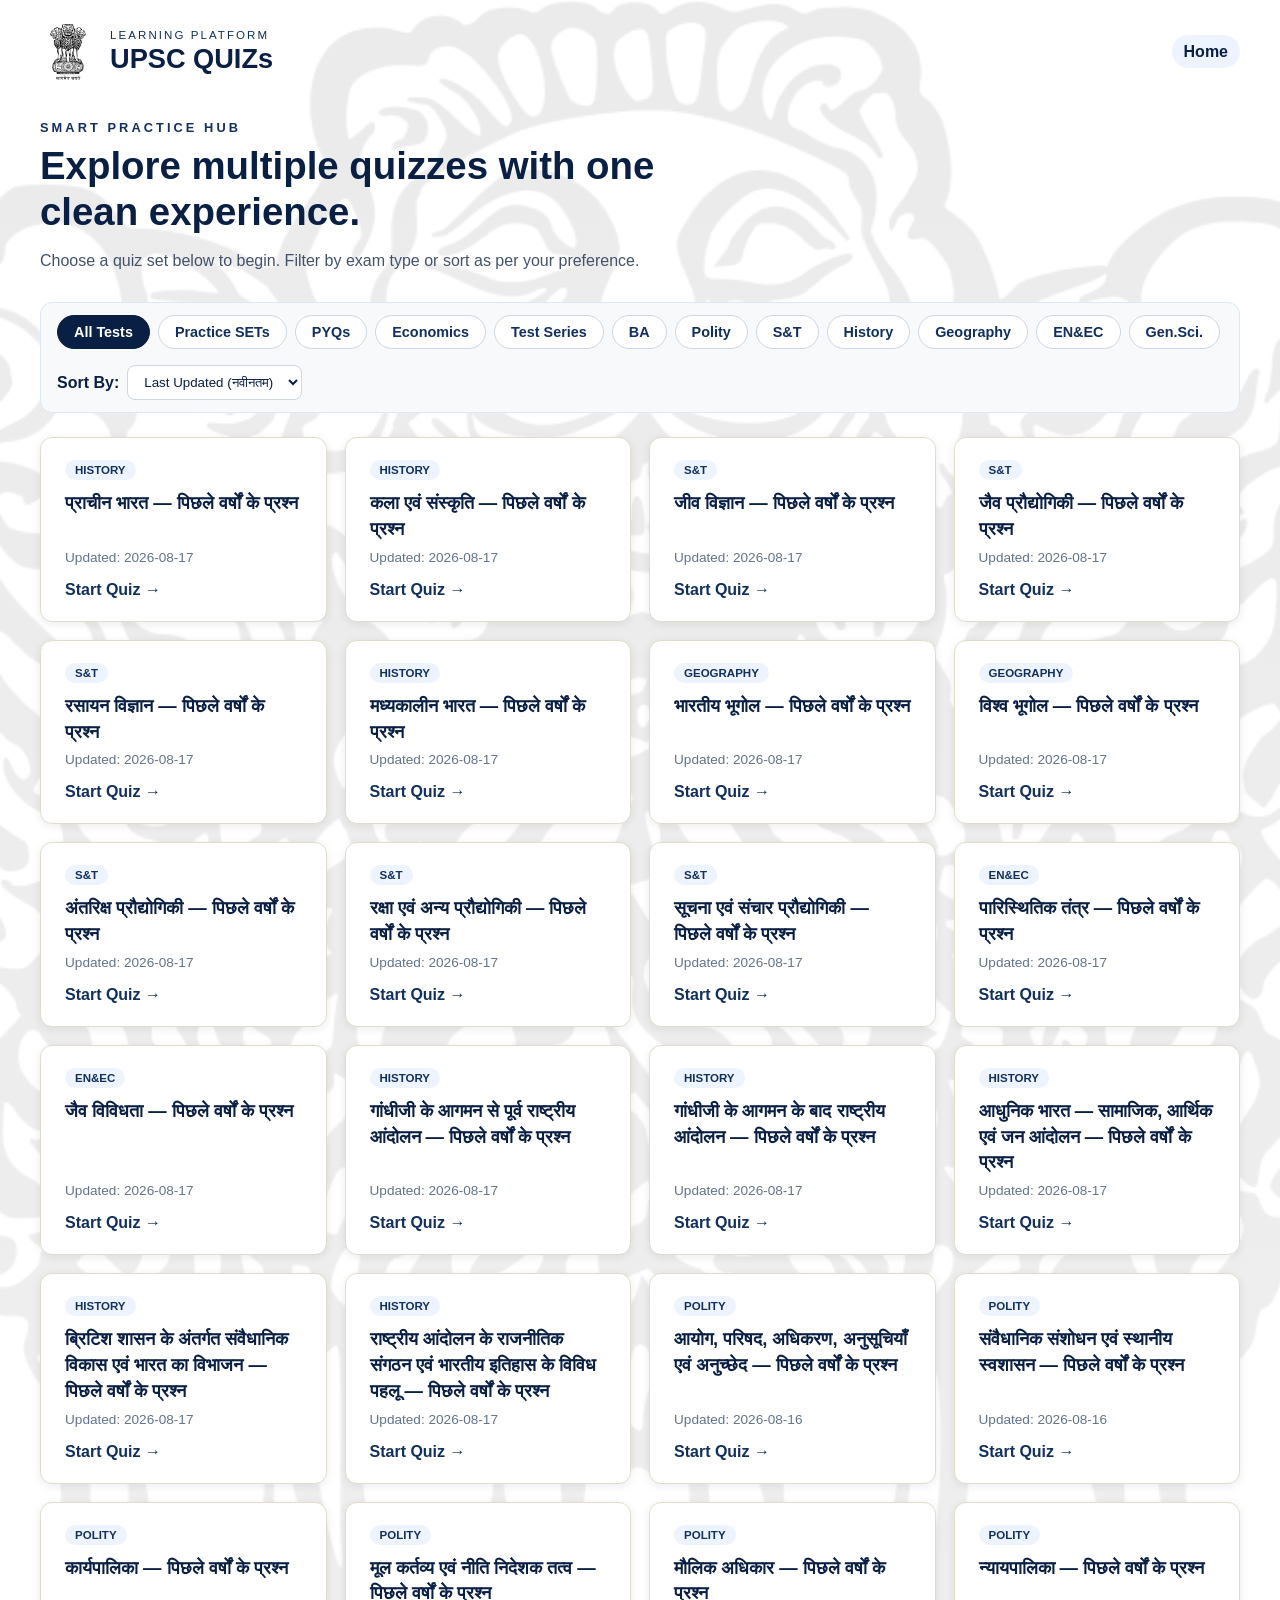
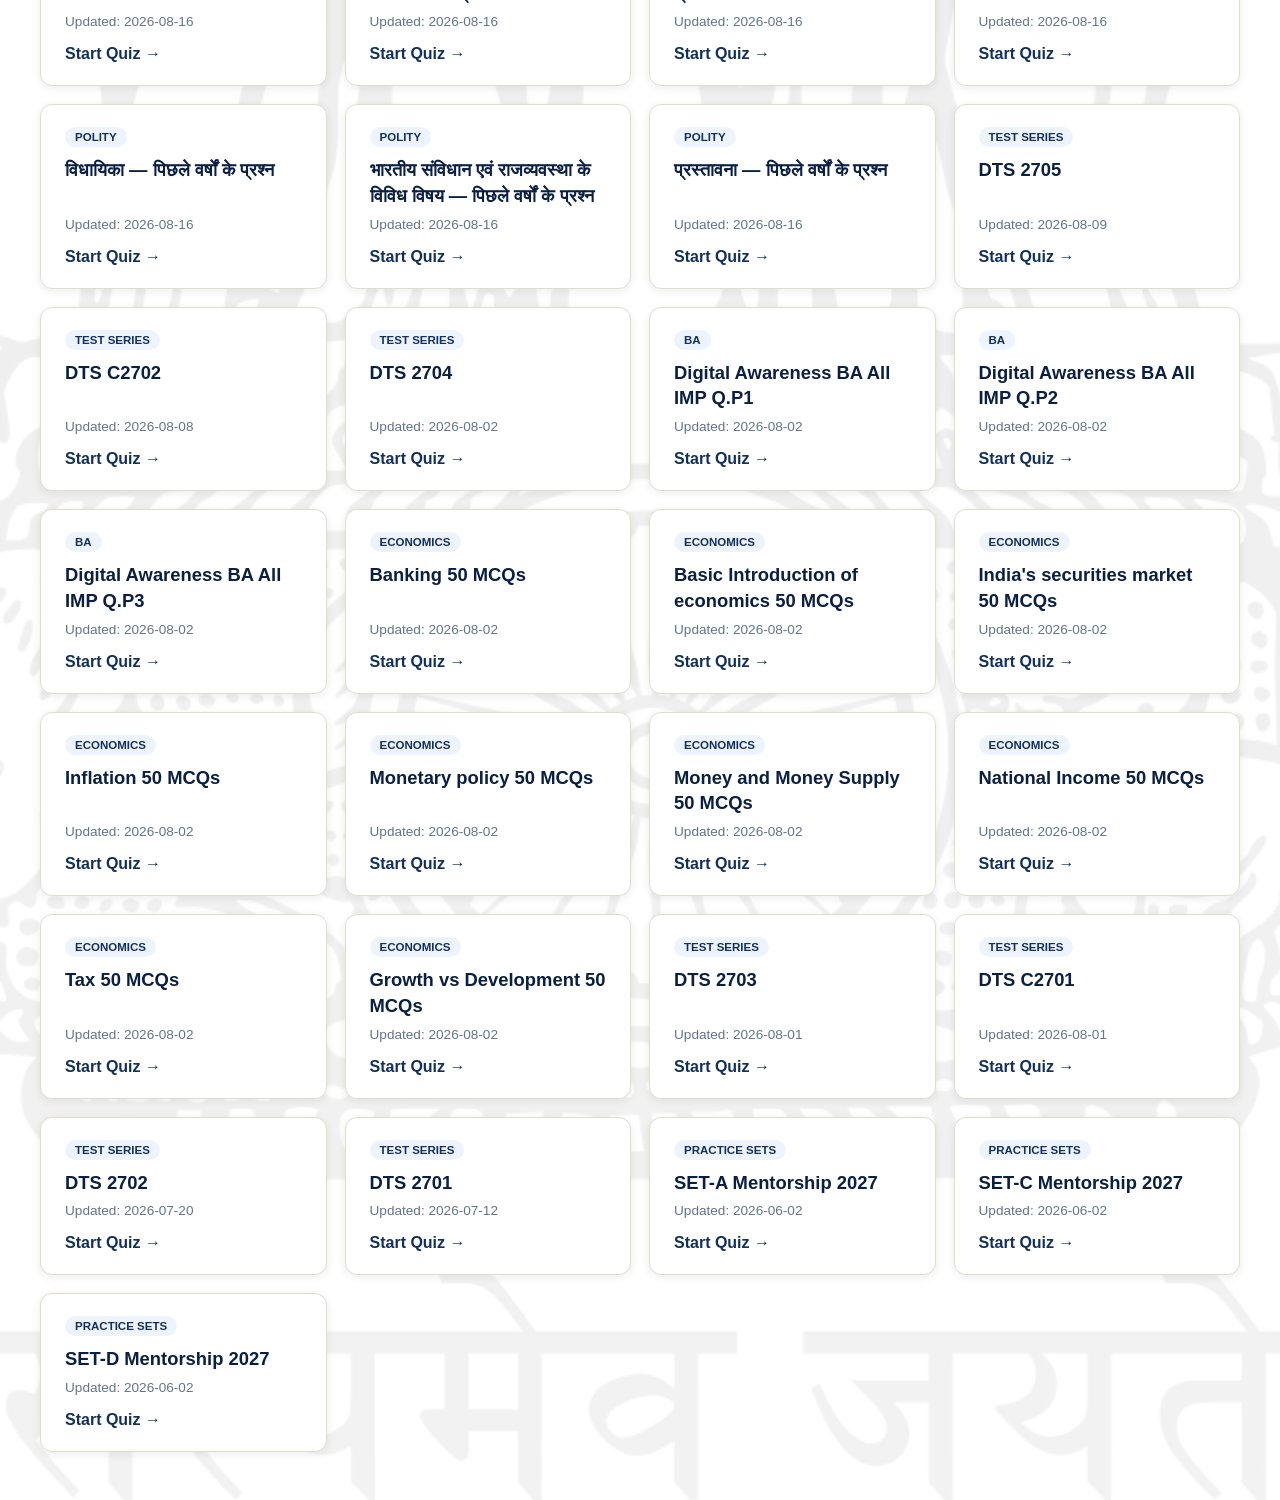
==== commit 17205578: "Add previous year questions in multiple subjects" ====
--- a/index.html
+++ b/index.html
@@ -71,15 +71,40 @@
   { name: 'DTS C2702', file: '110.json', link: 'quiz.html?quiz=110.json', category: 'Test Series', lastUpdated: '2026-08-08' },
 
   // PYQ
-  { name: 'Commissions, Councils, Tribunals, Schedules & Articles', file: 'CommissionsCouncilsTribunalsSchedulesArticles.json', link: 'quiz.html?quiz=CommissionsCouncilsTribunalsSchedulesArticles.json', category: 'Polity', lastUpdated: '2026-08-16' },
-  { name: 'Constitutional Amendments & Local Self Government', file: 'ConstitutionalAmendmentsLocalSelfGovernment.json', link: 'quiz.html?quiz=ConstitutionalAmendmentsLocalSelfGovernment.json', category: 'Polity', lastUpdated: '2026-08-16' },
-  { name: 'Executive', file: 'Executive.json', link: 'quiz.html?quiz=Executive.json', category: 'Polity', lastUpdated: '2026-08-16' },
-  { name: 'Fundamental Duties & DPSP', file: 'FundamentaldutiesDPSP.json', link: 'quiz.html?quiz=FundamentaldutiesDPSP.json', category: 'Polity', lastUpdated: '2026-08-16' },
-  { name: 'Fundamental Rights', file: 'Fundamentalrights.json', link: 'quiz.html?quiz=Fundamentalrights.json', category: 'Polity', lastUpdated: '2026-08-16' },
-  { name: 'Judiciary', file: 'Judiciary.json', link: 'quiz.html?quiz=Judiciary.json', category: 'Polity', lastUpdated: '2026-08-16' },
-  { name: 'Legislature', file: 'Legislature.json', link: 'quiz.html?quiz=Legislature.json', category: 'Polity', lastUpdated: '2026-08-16' },
-  { name: 'Miscellaneous Topics of Indian Constitution and Polity', file: 'MiscellaneousTopicsofIndianConstitutionandPolity.json', link: 'quiz.html?quiz=MiscellaneousTopicsofIndianConstitutionandPolity.json', category: 'Polity', lastUpdated: '2026-08-16' },
-  { name: 'Preamble', file: 'Preamble.json', link: 'quiz.html?quiz=Preamble.json', category: 'Polity', lastUpdated: '2026-08-16' },
+{ name: 'आयोग, परिषद, अधिकरण, अनुसूचियाँ एवं अनुच्छेद — पिछले वर्षों के प्रश्न', file: 'CommissionsCouncilsTribunalsSchedulesArticles.json', link: 'quiz.html?quiz=CommissionsCouncilsTribunalsSchedulesArticles.json', category: 'Polity', lastUpdated: '2026-08-16' },
+{ name: 'संवैधानिक संशोधन एवं स्थानीय स्वशासन — पिछले वर्षों के प्रश्न', file: 'ConstitutionalAmendmentsLocalSelfGovernment.json', link: 'quiz.html?quiz=ConstitutionalAmendmentsLocalSelfGovernment.json', category: 'Polity', lastUpdated: '2026-08-16' },
+{ name: 'कार्यपालिका — पिछले वर्षों के प्रश्न', file: 'Executive.json', link: 'quiz.html?quiz=Executive.json', category: 'Polity', lastUpdated: '2026-08-16' },
+{ name: 'मूल कर्तव्य एवं नीति निदेशक तत्व — पिछले वर्षों के प्रश्न', file: 'FundamentaldutiesDPSP.json', link: 'quiz.html?quiz=FundamentaldutiesDPSP.json', category: 'Polity', lastUpdated: '2026-08-16' },
+{ name: 'मौलिक अधिकार — पिछले वर्षों के प्रश्न', file: 'Fundamentalrights.json', link: 'quiz.html?quiz=Fundamentalrights.json', category: 'Polity', lastUpdated: '2026-08-16' },
+{ name: 'न्यायपालिका — पिछले वर्षों के प्रश्न', file: 'Judiciary.json', link: 'quiz.html?quiz=Judiciary.json', category: 'Polity', lastUpdated: '2026-08-16' },
+{ name: 'विधायिका — पिछले वर्षों के प्रश्न', file: 'Legislature.json', link: 'quiz.html?quiz=Legislature.json', category: 'Polity', lastUpdated: '2026-08-16' },
+{ name: 'भारतीय संविधान एवं राजव्यवस्था के विविध विषय — पिछले वर्षों के प्रश्न', file: 'MiscellaneousTopicsofIndianConstitutionandPolity.json', link: 'quiz.html?quiz=MiscellaneousTopicsofIndianConstitutionandPolity.json', category: 'Polity', lastUpdated: '2026-08-16' },
+{ name: 'प्रस्तावना — पिछले वर्षों के प्रश्न', file: 'Preamble.json', link: 'quiz.html?quiz=Preamble.json', category: 'Polity', lastUpdated: '2026-08-16' },
+
+{ name: 'प्राचीन भारत — पिछले वर्षों के प्रश्न', file: 'Ancient India.json', link: 'quiz.html?quiz=Ancient%20India.json', category: 'History', lastUpdated: '2026-08-17' },
+{ name: 'कला एवं संस्कृति — पिछले वर्षों के प्रश्न', file: 'Art and Culture.json', link: 'quiz.html?quiz=Art%20and%20Culture.json', category: 'History', lastUpdated: '2026-08-17' },
+
+{ name: 'जीव विज्ञान — पिछले वर्षों के प्रश्न', file: 'Biology.json', link: 'quiz.html?quiz=Biology.json', category: 'S&T', lastUpdated: '2026-08-17' },
+{ name: 'जैव प्रौद्योगिकी — पिछले वर्षों के प्रश्न', file: 'Biotechnology.json', link: 'quiz.html?quiz=Biotechnology.json', category: 'S&T', lastUpdated: '2026-08-17' },
+{ name: 'रसायन विज्ञान — पिछले वर्षों के प्रश्न', file: 'Chemistry.json', link: 'quiz.html?quiz=Chemistry.json', category: 'S&T', lastUpdated: '2026-08-17' },
+
+{ name: 'मध्यकालीन भारत — पिछले वर्षों के प्रश्न', file: 'Medieval India.json', link: 'quiz.html?quiz=Medieval%20India.json', category: 'History', lastUpdated: '2026-08-17' },
+
+{ name: 'भारतीय भूगोल — पिछले वर्षों के प्रश्न', file: 'Indian Geography.json', link: 'quiz.html?quiz=Indian%20Geography.json', category: 'Geography', lastUpdated: '2026-08-17' },
+{ name: 'विश्व भूगोल — पिछले वर्षों के प्रश्न', file: 'World Geography.json', link: 'quiz.html?quiz=World%20Geography.json', category: 'Geography', lastUpdated: '2026-08-17' },
+
+{ name: 'अंतरिक्ष प्रौद्योगिकी — पिछले वर्षों के प्रश्न', file: 'Space Technology.json', link: 'quiz.html?quiz=Space%20Technology.json', category: 'S&T', lastUpdated: '2026-08-17' },
+{ name: 'रक्षा एवं अन्य प्रौद्योगिकी — पिछले वर्षों के प्रश्न', file: 'Defence Tech&other Tech.json', link: 'quiz.html?quiz=Defence%20Tech%26other%20Tech.json', category: 'S&T', lastUpdated: '2026-08-17' },
+{ name: 'सूचना एवं संचार प्रौद्योगिकी — पिछले वर्षों के प्रश्न', file: 'Information And Communication Tech.json', link: 'quiz.html?quiz=Information%20And%20Communication%20Tech.json', category: 'S&T', lastUpdated: '2026-08-17' },
+
+{ name: 'पारिस्थितिक तंत्र — पिछले वर्षों के प्रश्न', file: 'पारिस्थितिक तंत्र.json', link: 'quiz.html?quiz=' + encodeURIComponent('पारिस्थितिक तंत्र.json'), category: 'EN&EC', lastUpdated: '2026-08-17' },
+{ name: 'जैव विविधता — पिछले वर्षों के प्रश्न', file: 'जैव विविधता.json', link: 'quiz.html?quiz=' + encodeURIComponent('जैव विविधता.json'), category: 'EN&EC', lastUpdated: '2026-08-17' },
+
+{ name: 'गांधीजी के आगमन से पूर्व राष्ट्रीय आंदोलन — पिछले वर्षों के प्रश्न', file: 'National Movement before the Arrival of Gandhiji.json', link: 'quiz.html?quiz=National%20Movement%20before%20the%20Arrival%20of%20Gandhiji.json', category: 'History', lastUpdated: '2026-08-17' },
+{ name: 'गांधीजी के आगमन के बाद राष्ट्रीय आंदोलन — पिछले वर्षों के प्रश्न', file: 'National Movement after the Arrival of Gandhiji.json', link: 'quiz.html?quiz=National%20Movement%20after%20the%20Arrival%20of%20Gandhiji.json', category: 'History', lastUpdated: '2026-08-17' },
+{ name: 'आधुनिक भारत — सामाजिक, आर्थिक एवं जन आंदोलन — पिछले वर्षों के प्रश्न', file: 'आधुनिक भारत सामाजिक आर्थिक एवं जन आंदोलन.json', link: 'quiz.html?quiz=' + encodeURIComponent('आधुनिक भारत सामाजिक आर्थिक एवं जन आंदोलन.json'), category: 'History', lastUpdated: '2026-08-17' },
+{ name: 'ब्रिटिश शासन के अंतर्गत संवैधानिक विकास एवं भारत का विभाजन — पिछले वर्षों के प्रश्न', file: 'ब्रिटिश शासन के अंतर्गत संवैधानिक विकास और भारत का विभाजन.json', link: 'quiz.html?quiz=' + encodeURIComponent('ब्रिटिश शासन के अंतर्गत संवैधानिक विकास और भारत का विभाजन.json'), category: 'History', lastUpdated: '2026-08-17' },
+{ name: 'राष्ट्रीय आंदोलन के राजनीतिक संगठन एवं भारतीय इतिहास के विविध पहलू — पिछले वर्षों के प्रश्न', file: 'राष्ट्रीय आंदोलन के राजनीतिक संगठन भारतीय इतिहास के विविध पहलू.json', link: 'quiz.html?quiz=' + encodeURIComponent('राष्ट्रीय आंदोलन के राजनीतिक संगठन भारतीय इतिहास के विविध पहलू.json'), category: 'History', lastUpdated: '2026-08-17' },
   
   // BA Digital Awareness Series
   { name: 'Digital Awareness BA All IMP Q.P1', file: '105.json', link: 'quiz.html?quiz=105.json', category: 'BA', lastUpdated: '2026-08-02' },
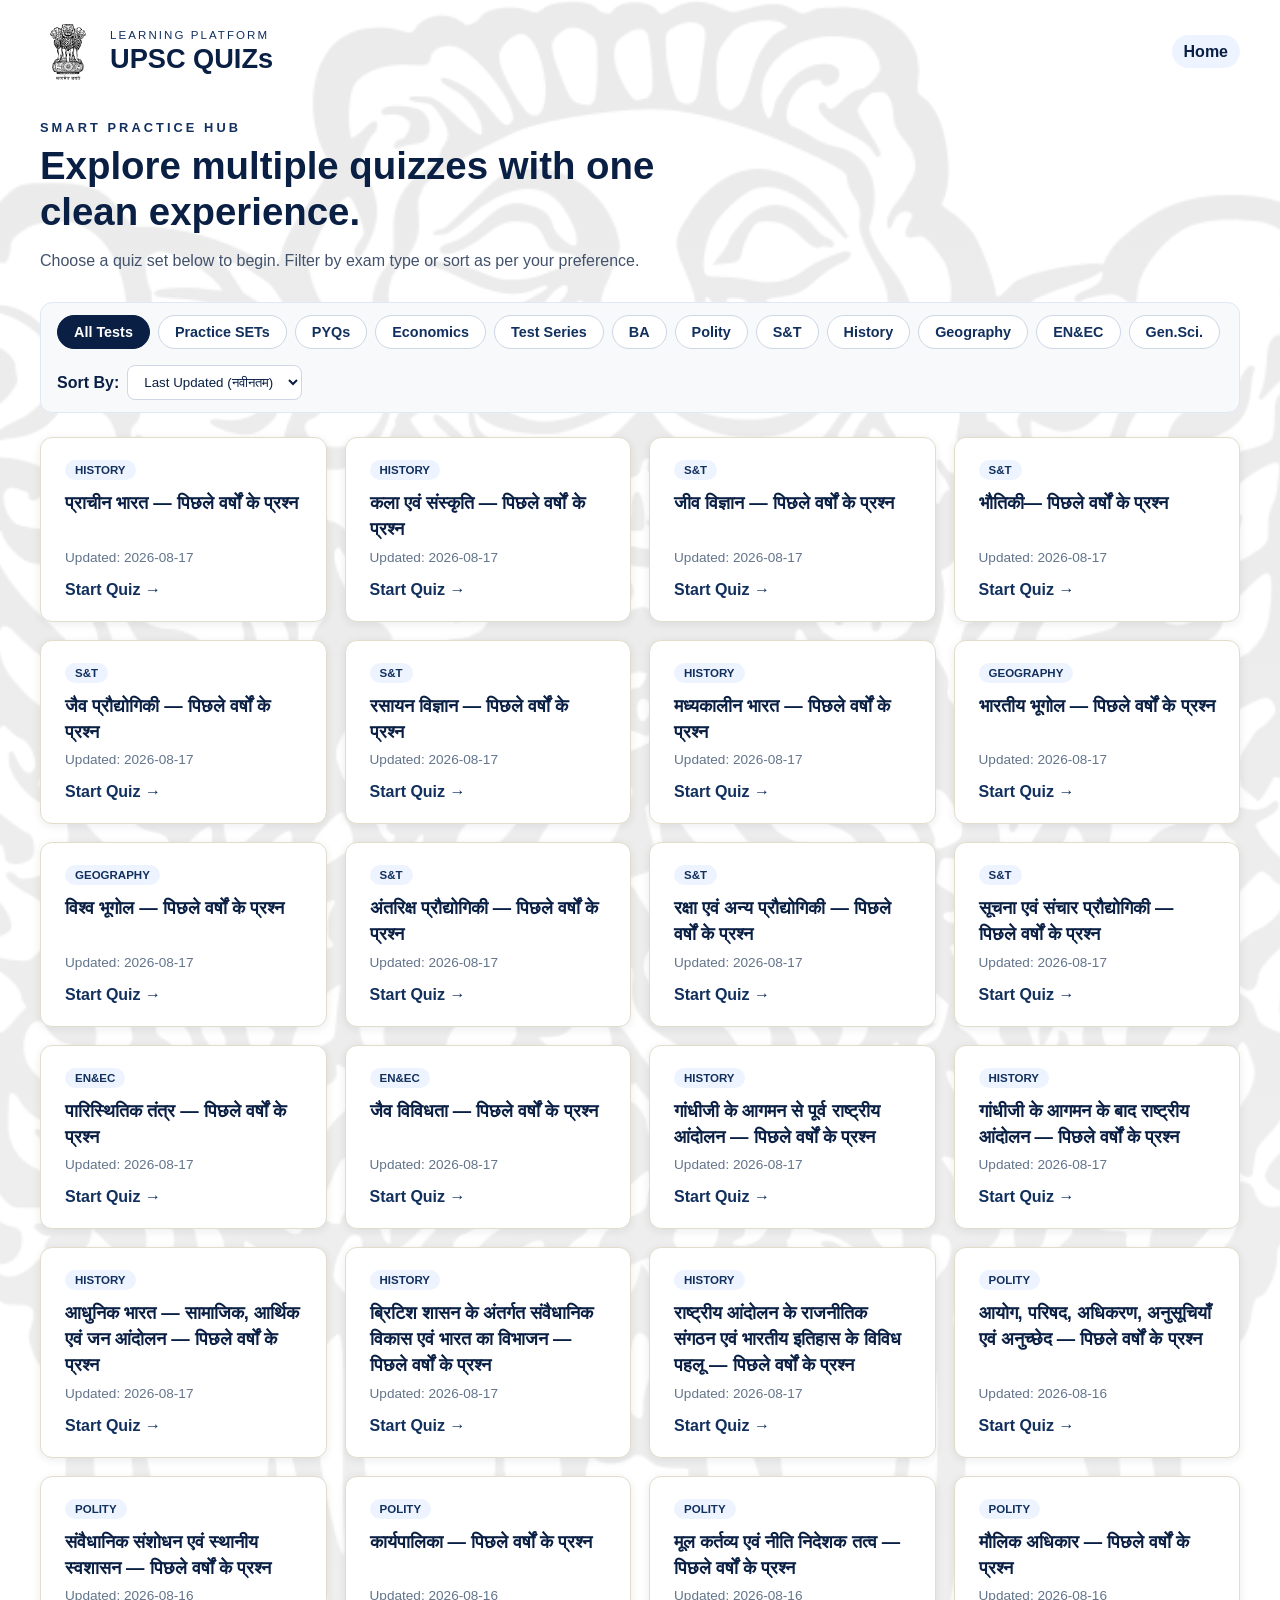
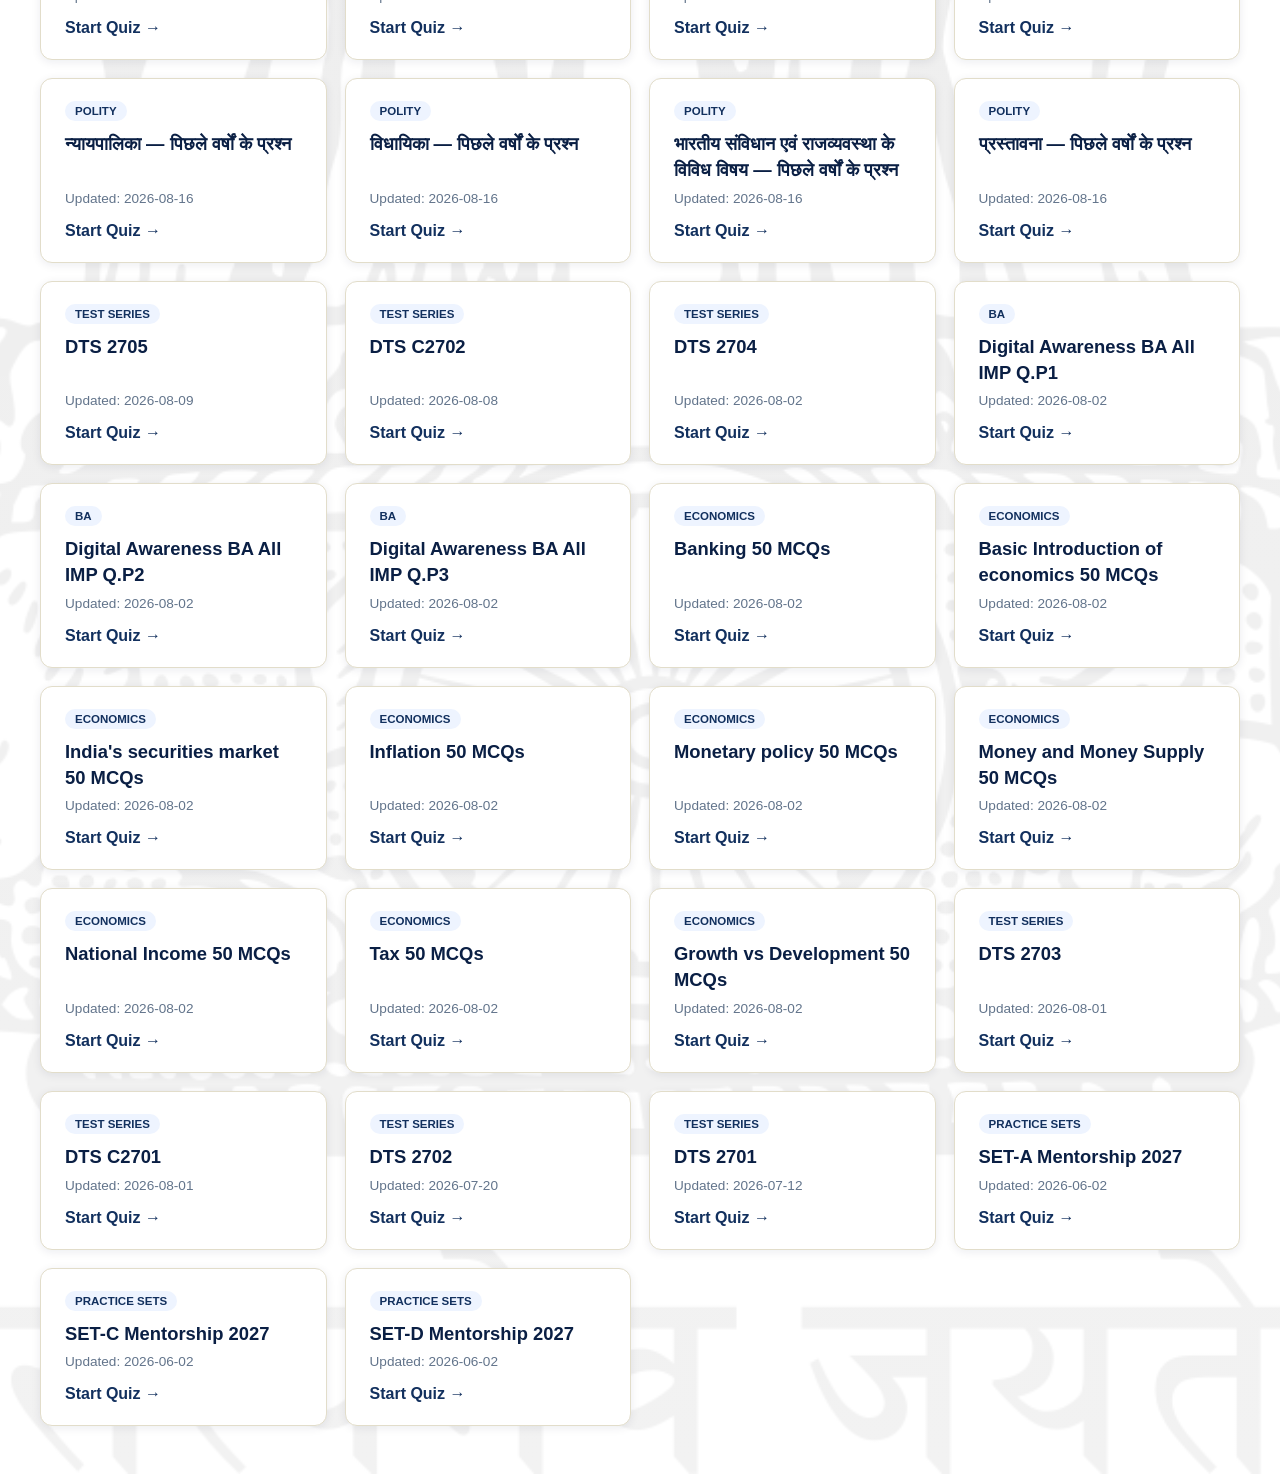
==== commit 2b6ebf21: "Add physics quiz entry to index.html" ====
--- a/index.html
+++ b/index.html
@@ -81,27 +81,28 @@
 { name: 'भारतीय संविधान एवं राजव्यवस्था के विविध विषय — पिछले वर्षों के प्रश्न', file: 'MiscellaneousTopicsofIndianConstitutionandPolity.json', link: 'quiz.html?quiz=MiscellaneousTopicsofIndianConstitutionandPolity.json', category: 'Polity', lastUpdated: '2026-08-16' },
 { name: 'प्रस्तावना — पिछले वर्षों के प्रश्न', file: 'Preamble.json', link: 'quiz.html?quiz=Preamble.json', category: 'Polity', lastUpdated: '2026-08-16' },
 
-{ name: 'प्राचीन भारत — पिछले वर्षों के प्रश्न', file: 'Ancient India.json', link: 'quiz.html?quiz=Ancient%20India.json', category: 'History', lastUpdated: '2026-08-17' },
-{ name: 'कला एवं संस्कृति — पिछले वर्षों के प्रश्न', file: 'Art and Culture.json', link: 'quiz.html?quiz=Art%20and%20Culture.json', category: 'History', lastUpdated: '2026-08-17' },
+{ name: 'प्राचीन भारत — पिछले वर्षों के प्रश्न', file: 'Ancient India.json', link: 'quiz.html?quiz=AncientIndia.json', category: 'History', lastUpdated: '2026-08-17' },
+{ name: 'कला एवं संस्कृति — पिछले वर्षों के प्रश्न', file: 'Art and Culture.json', link: 'quiz.html?quiz=ArtandCulture.json', category: 'History', lastUpdated: '2026-08-17' },
 
 { name: 'जीव विज्ञान — पिछले वर्षों के प्रश्न', file: 'Biology.json', link: 'quiz.html?quiz=Biology.json', category: 'S&T', lastUpdated: '2026-08-17' },
+{ name: 'भौतिकी— पिछले वर्षों के प्रश्न', file: 'physics.json', link: 'quiz.html?quiz=physics.json', category: 'S&T', lastUpdated: '2026-08-17' },
 { name: 'जैव प्रौद्योगिकी — पिछले वर्षों के प्रश्न', file: 'Biotechnology.json', link: 'quiz.html?quiz=Biotechnology.json', category: 'S&T', lastUpdated: '2026-08-17' },
 { name: 'रसायन विज्ञान — पिछले वर्षों के प्रश्न', file: 'Chemistry.json', link: 'quiz.html?quiz=Chemistry.json', category: 'S&T', lastUpdated: '2026-08-17' },
 
-{ name: 'मध्यकालीन भारत — पिछले वर्षों के प्रश्न', file: 'Medieval India.json', link: 'quiz.html?quiz=Medieval%20India.json', category: 'History', lastUpdated: '2026-08-17' },
+{ name: 'मध्यकालीन भारत — पिछले वर्षों के प्रश्न', file: 'Medieval India.json', link: 'quiz.html?quiz=MedievalIndia.json', category: 'History', lastUpdated: '2026-08-17' },
 
-{ name: 'भारतीय भूगोल — पिछले वर्षों के प्रश्न', file: 'Indian Geography.json', link: 'quiz.html?quiz=Indian%20Geography.json', category: 'Geography', lastUpdated: '2026-08-17' },
-{ name: 'विश्व भूगोल — पिछले वर्षों के प्रश्न', file: 'World Geography.json', link: 'quiz.html?quiz=World%20Geography.json', category: 'Geography', lastUpdated: '2026-08-17' },
+{ name: 'भारतीय भूगोल — पिछले वर्षों के प्रश्न', file: 'Indian Geography.json', link: 'quiz.html?quiz=IndianGeography.json', category: 'Geography', lastUpdated: '2026-08-17' },
+{ name: 'विश्व भूगोल — पिछले वर्षों के प्रश्न', file: 'World Geography.json', link: 'quiz.html?quiz=WorldGeography.json', category: 'Geography', lastUpdated: '2026-08-17' },
 
-{ name: 'अंतरिक्ष प्रौद्योगिकी — पिछले वर्षों के प्रश्न', file: 'Space Technology.json', link: 'quiz.html?quiz=Space%20Technology.json', category: 'S&T', lastUpdated: '2026-08-17' },
-{ name: 'रक्षा एवं अन्य प्रौद्योगिकी — पिछले वर्षों के प्रश्न', file: 'Defence Tech&other Tech.json', link: 'quiz.html?quiz=Defence%20Tech%26other%20Tech.json', category: 'S&T', lastUpdated: '2026-08-17' },
-{ name: 'सूचना एवं संचार प्रौद्योगिकी — पिछले वर्षों के प्रश्न', file: 'Information And Communication Tech.json', link: 'quiz.html?quiz=Information%20And%20Communication%20Tech.json', category: 'S&T', lastUpdated: '2026-08-17' },
+{ name: 'अंतरिक्ष प्रौद्योगिकी — पिछले वर्षों के प्रश्न', file: 'Space Technology.json', link: 'quiz.html?quiz=SpaceTechnology.json', category: 'S&T', lastUpdated: '2026-08-17' },
+{ name: 'रक्षा एवं अन्य प्रौद्योगिकी — पिछले वर्षों के प्रश्न', file: 'Defence Tech&other Tech.json', link: 'quiz.html?quiz=DefenceTech%26otherTech.json', category: 'S&T', lastUpdated: '2026-08-17' },
+{ name: 'सूचना एवं संचार प्रौद्योगिकी — पिछले वर्षों के प्रश्न', file: 'Information And Communication Tech.json', link: 'quiz.html?quiz=InformationAndCommunicationTech.json', category: 'S&T', lastUpdated: '2026-08-17' },
 
 { name: 'पारिस्थितिक तंत्र — पिछले वर्षों के प्रश्न', file: 'पारिस्थितिक तंत्र.json', link: 'quiz.html?quiz=' + encodeURIComponent('पारिस्थितिक तंत्र.json'), category: 'EN&EC', lastUpdated: '2026-08-17' },
 { name: 'जैव विविधता — पिछले वर्षों के प्रश्न', file: 'जैव विविधता.json', link: 'quiz.html?quiz=' + encodeURIComponent('जैव विविधता.json'), category: 'EN&EC', lastUpdated: '2026-08-17' },
 
-{ name: 'गांधीजी के आगमन से पूर्व राष्ट्रीय आंदोलन — पिछले वर्षों के प्रश्न', file: 'National Movement before the Arrival of Gandhiji.json', link: 'quiz.html?quiz=National%20Movement%20before%20the%20Arrival%20of%20Gandhiji.json', category: 'History', lastUpdated: '2026-08-17' },
-{ name: 'गांधीजी के आगमन के बाद राष्ट्रीय आंदोलन — पिछले वर्षों के प्रश्न', file: 'National Movement after the Arrival of Gandhiji.json', link: 'quiz.html?quiz=National%20Movement%20after%20the%20Arrival%20of%20Gandhiji.json', category: 'History', lastUpdated: '2026-08-17' },
+{ name: 'गांधीजी के आगमन से पूर्व राष्ट्रीय आंदोलन — पिछले वर्षों के प्रश्न', file: 'National Movement before the Arrival of Gandhiji.json', link: 'quiz.html?quiz=NationalMovementbeforetheArrivalofGandhiji.json', category: 'History', lastUpdated: '2026-08-17' },
+{ name: 'गांधीजी के आगमन के बाद राष्ट्रीय आंदोलन — पिछले वर्षों के प्रश्न', file: 'National Movement after the Arrival of Gandhiji.json', link: 'quiz.html?quiz=NationalMovementaftertheArrivalofGandhiji.json', category: 'History', lastUpdated: '2026-08-17' },
 { name: 'आधुनिक भारत — सामाजिक, आर्थिक एवं जन आंदोलन — पिछले वर्षों के प्रश्न', file: 'आधुनिक भारत सामाजिक आर्थिक एवं जन आंदोलन.json', link: 'quiz.html?quiz=' + encodeURIComponent('आधुनिक भारत सामाजिक आर्थिक एवं जन आंदोलन.json'), category: 'History', lastUpdated: '2026-08-17' },
 { name: 'ब्रिटिश शासन के अंतर्गत संवैधानिक विकास एवं भारत का विभाजन — पिछले वर्षों के प्रश्न', file: 'ब्रिटिश शासन के अंतर्गत संवैधानिक विकास और भारत का विभाजन.json', link: 'quiz.html?quiz=' + encodeURIComponent('ब्रिटिश शासन के अंतर्गत संवैधानिक विकास और भारत का विभाजन.json'), category: 'History', lastUpdated: '2026-08-17' },
 { name: 'राष्ट्रीय आंदोलन के राजनीतिक संगठन एवं भारतीय इतिहास के विविध पहलू — पिछले वर्षों के प्रश्न', file: 'राष्ट्रीय आंदोलन के राजनीतिक संगठन भारतीय इतिहास के विविध पहलू.json', link: 'quiz.html?quiz=' + encodeURIComponent('राष्ट्रीय आंदोलन के राजनीतिक संगठन भारतीय इतिहास के विविध पहलू.json'), category: 'History', lastUpdated: '2026-08-17' },
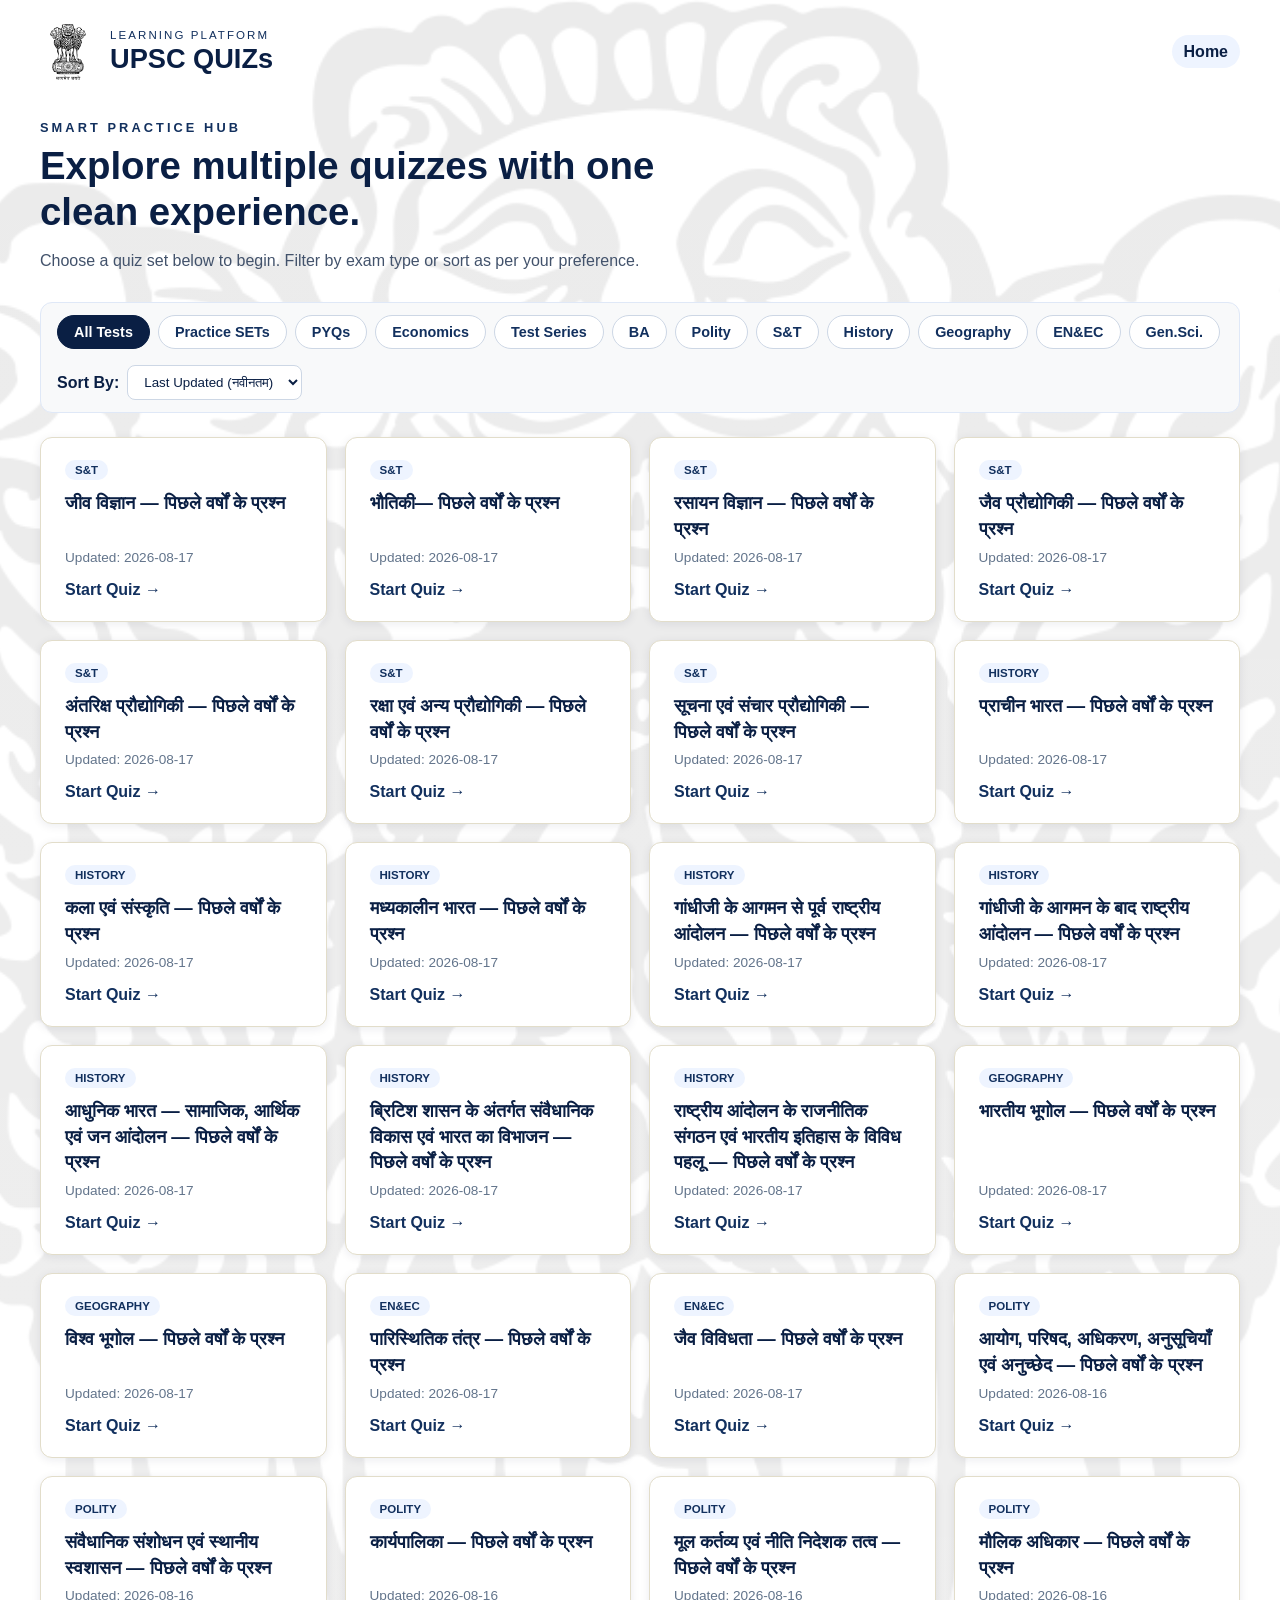
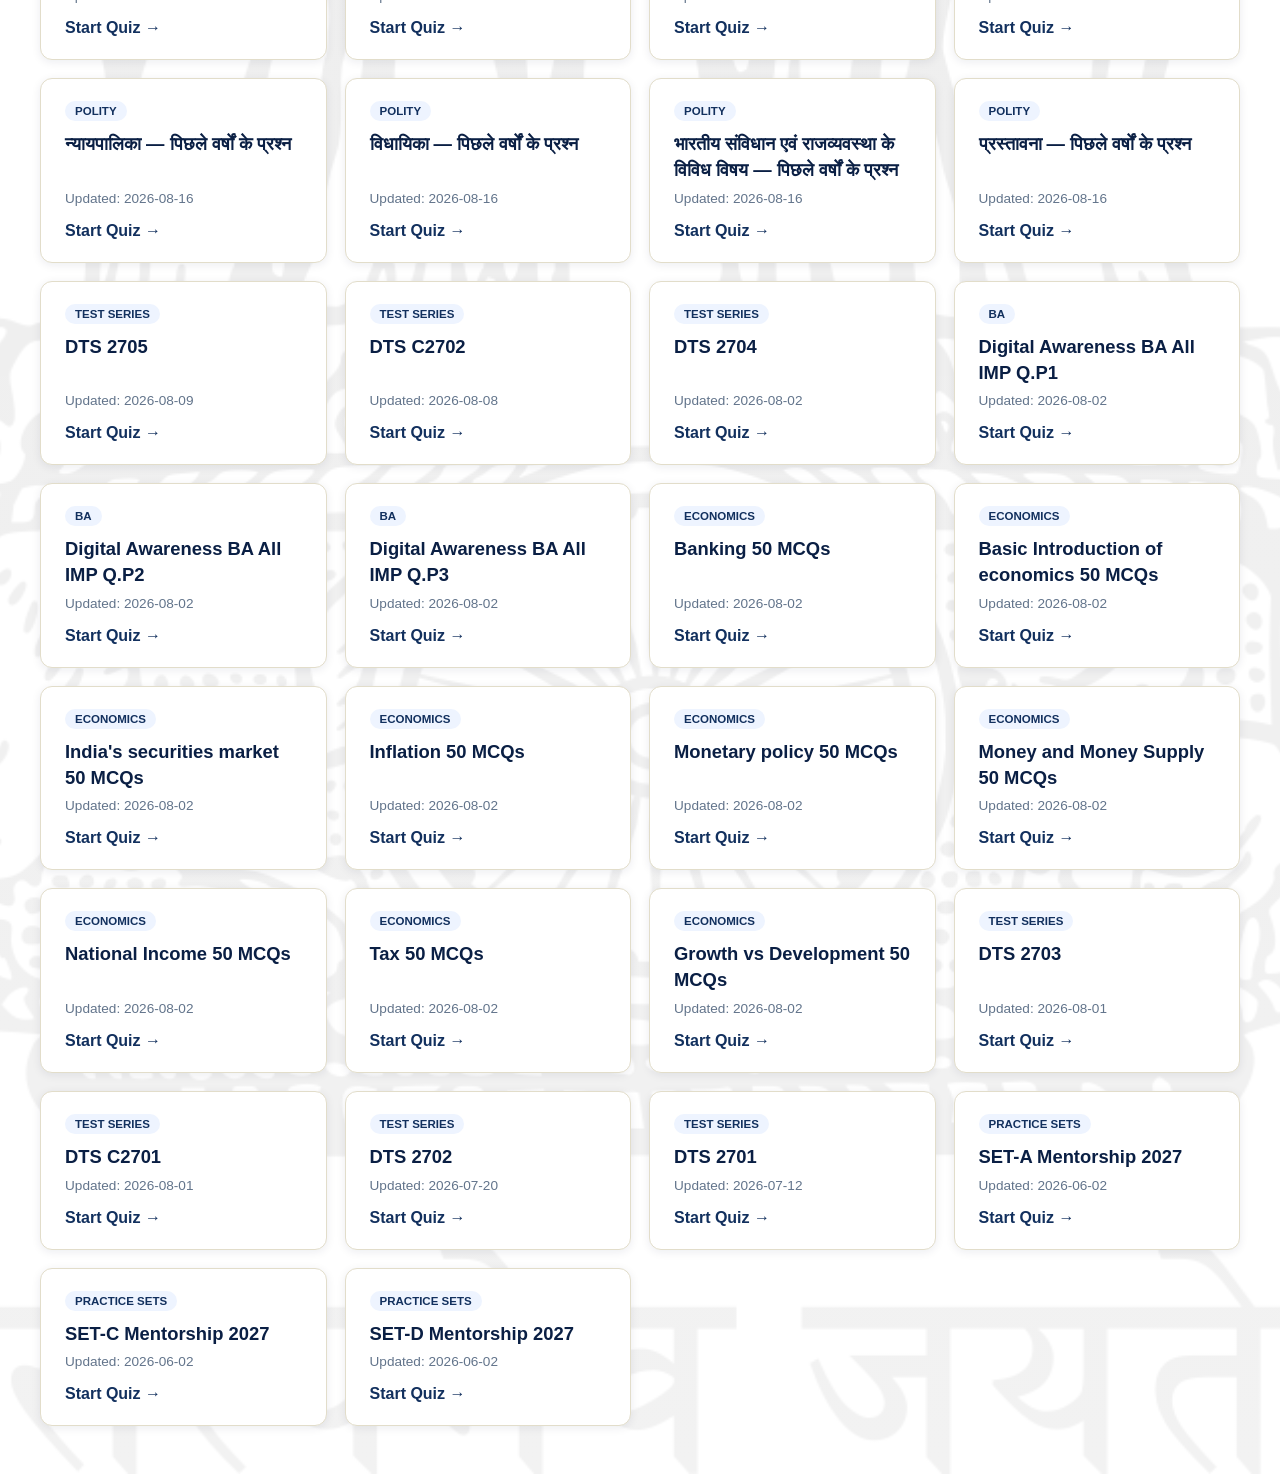
==== commit 3b0d3ee9: "Reorganize quiz categories and update entries" ====
--- a/index.html
+++ b/index.html
@@ -81,32 +81,29 @@
 { name: 'भारतीय संविधान एवं राजव्यवस्था के विविध विषय — पिछले वर्षों के प्रश्न', file: 'MiscellaneousTopicsofIndianConstitutionandPolity.json', link: 'quiz.html?quiz=MiscellaneousTopicsofIndianConstitutionandPolity.json', category: 'Polity', lastUpdated: '2026-08-16' },
 { name: 'प्रस्तावना — पिछले वर्षों के प्रश्न', file: 'Preamble.json', link: 'quiz.html?quiz=Preamble.json', category: 'Polity', lastUpdated: '2026-08-16' },
 
+{ name: 'जीव विज्ञान — पिछले वर्षों के प्रश्न', file: 'Biology.json', link: 'quiz.html?quiz=Biology.json', category: 'S&T', lastUpdated: '2026-08-17' },
+{ name: 'भौतिकी— पिछले वर्षों के प्रश्न', file: 'physics.json', link: 'quiz.html?quiz=physics.json', category: 'S&T', lastUpdated: '2026-08-17' },
+{ name: 'रसायन विज्ञान — पिछले वर्षों के प्रश्न', file: 'Chemistry.json', link: 'quiz.html?quiz=Chemistry.json', category: 'S&T', lastUpdated: '2026-08-17' },
+
+{ name: 'जैव प्रौद्योगिकी — पिछले वर्षों के प्रश्न', file: 'Biotechnology.json', link: 'quiz.html?quiz=Biotechnology.json', category: 'S&T', lastUpdated: '2026-08-17' },
+{ name: 'अंतरिक्ष प्रौद्योगिकी — पिछले वर्षों के प्रश्न', file: 'Space Technology.json', link: 'quiz.html?quiz=SpaceTechnology.json', category: 'S&T', lastUpdated: '2026-08-17' },
+{ name: 'रक्षा एवं अन्य प्रौद्योगिकी — पिछले वर्षों के प्रश्न', file: 'Defence Tech&other Tech.json', link: 'quiz.html?quiz=DefenceTech%26otherTech.json', category: 'S&T', lastUpdated: '2026-08-17' },
+{ name: 'सूचना एवं संचार प्रौद्योगिकी — पिछले वर्षों के प्रश्न', file: 'InformationAndCommunicationTech.json', link: 'quiz.html?quiz=InformationAndComunicationTech.json', category: 'S&T', lastUpdated: '2026-08-17' },
+
 { name: 'प्राचीन भारत — पिछले वर्षों के प्रश्न', file: 'Ancient India.json', link: 'quiz.html?quiz=AncientIndia.json', category: 'History', lastUpdated: '2026-08-17' },
 { name: 'कला एवं संस्कृति — पिछले वर्षों के प्रश्न', file: 'Art and Culture.json', link: 'quiz.html?quiz=ArtandCulture.json', category: 'History', lastUpdated: '2026-08-17' },
-
-{ name: 'जीव विज्ञान — पिछले वर्षों के प्रश्न', file: 'Biology.json', link: 'quiz.html?quiz=Biology.json', category: 'S&T', lastUpdated: '2026-08-17' },
-{ name: 'भौतिकी— पिछले वर्षों के प्रश्न', file: 'physics.json', link: 'quiz.html?quiz=physics.json', category: 'S&T', lastUpdated: '2026-08-17' },
-{ name: 'जैव प्रौद्योगिकी — पिछले वर्षों के प्रश्न', file: 'Biotechnology.json', link: 'quiz.html?quiz=Biotechnology.json', category: 'S&T', lastUpdated: '2026-08-17' },
-{ name: 'रसायन विज्ञान — पिछले वर्षों के प्रश्न', file: 'Chemistry.json', link: 'quiz.html?quiz=Chemistry.json', category: 'S&T', lastUpdated: '2026-08-17' },
-
 { name: 'मध्यकालीन भारत — पिछले वर्षों के प्रश्न', file: 'Medieval India.json', link: 'quiz.html?quiz=MedievalIndia.json', category: 'History', lastUpdated: '2026-08-17' },
-
-{ name: 'भारतीय भूगोल — पिछले वर्षों के प्रश्न', file: 'Indian Geography.json', link: 'quiz.html?quiz=IndianGeography.json', category: 'Geography', lastUpdated: '2026-08-17' },
-{ name: 'विश्व भूगोल — पिछले वर्षों के प्रश्न', file: 'World Geography.json', link: 'quiz.html?quiz=WorldGeography.json', category: 'Geography', lastUpdated: '2026-08-17' },
-
-{ name: 'अंतरिक्ष प्रौद्योगिकी — पिछले वर्षों के प्रश्न', file: 'Space Technology.json', link: 'quiz.html?quiz=SpaceTechnology.json', category: 'S&T', lastUpdated: '2026-08-17' },
-{ name: 'रक्षा एवं अन्य प्रौद्योगिकी — पिछले वर्षों के प्रश्न', file: 'Defence Tech&other Tech.json', link: 'quiz.html?quiz=DefenceTech%26otherTech.json', category: 'S&T', lastUpdated: '2026-08-17' },
-{ name: 'सूचना एवं संचार प्रौद्योगिकी — पिछले वर्षों के प्रश्न', file: 'Information And Communication Tech.json', link: 'quiz.html?quiz=InformationAndCommunicationTech.json', category: 'S&T', lastUpdated: '2026-08-17' },
-
-{ name: 'पारिस्थितिक तंत्र — पिछले वर्षों के प्रश्न', file: 'पारिस्थितिक तंत्र.json', link: 'quiz.html?quiz=' + encodeURIComponent('पारिस्थितिक तंत्र.json'), category: 'EN&EC', lastUpdated: '2026-08-17' },
-{ name: 'जैव विविधता — पिछले वर्षों के प्रश्न', file: 'जैव विविधता.json', link: 'quiz.html?quiz=' + encodeURIComponent('जैव विविधता.json'), category: 'EN&EC', lastUpdated: '2026-08-17' },
-
 { name: 'गांधीजी के आगमन से पूर्व राष्ट्रीय आंदोलन — पिछले वर्षों के प्रश्न', file: 'National Movement before the Arrival of Gandhiji.json', link: 'quiz.html?quiz=NationalMovementbeforetheArrivalofGandhiji.json', category: 'History', lastUpdated: '2026-08-17' },
 { name: 'गांधीजी के आगमन के बाद राष्ट्रीय आंदोलन — पिछले वर्षों के प्रश्न', file: 'National Movement after the Arrival of Gandhiji.json', link: 'quiz.html?quiz=NationalMovementaftertheArrivalofGandhiji.json', category: 'History', lastUpdated: '2026-08-17' },
 { name: 'आधुनिक भारत — सामाजिक, आर्थिक एवं जन आंदोलन — पिछले वर्षों के प्रश्न', file: 'आधुनिक भारत सामाजिक आर्थिक एवं जन आंदोलन.json', link: 'quiz.html?quiz=' + encodeURIComponent('आधुनिक भारत सामाजिक आर्थिक एवं जन आंदोलन.json'), category: 'History', lastUpdated: '2026-08-17' },
 { name: 'ब्रिटिश शासन के अंतर्गत संवैधानिक विकास एवं भारत का विभाजन — पिछले वर्षों के प्रश्न', file: 'ब्रिटिश शासन के अंतर्गत संवैधानिक विकास और भारत का विभाजन.json', link: 'quiz.html?quiz=' + encodeURIComponent('ब्रिटिश शासन के अंतर्गत संवैधानिक विकास और भारत का विभाजन.json'), category: 'History', lastUpdated: '2026-08-17' },
 { name: 'राष्ट्रीय आंदोलन के राजनीतिक संगठन एवं भारतीय इतिहास के विविध पहलू — पिछले वर्षों के प्रश्न', file: 'राष्ट्रीय आंदोलन के राजनीतिक संगठन भारतीय इतिहास के विविध पहलू.json', link: 'quiz.html?quiz=' + encodeURIComponent('राष्ट्रीय आंदोलन के राजनीतिक संगठन भारतीय इतिहास के विविध पहलू.json'), category: 'History', lastUpdated: '2026-08-17' },
-  
+
+{ name: 'भारतीय भूगोल — पिछले वर्षों के प्रश्न', file: 'Indian Geography.json', link: 'quiz.html?quiz=IndianGeography.json', category: 'Geography', lastUpdated: '2026-08-17' },
+{ name: 'विश्व भूगोल — पिछले वर्षों के प्रश्न', file: 'World Geography.json', link: 'quiz.html?quiz=WorldGeography.json', category: 'Geography', lastUpdated: '2026-08-17' },
+{ name: 'पारिस्थितिक तंत्र — पिछले वर्षों के प्रश्न', file: 'पारिस्थितिक तंत्र.json', link: 'quiz.html?quiz=' + encodeURIComponent('पारिस्थितिक तंत्र.json'), category: 'EN&EC', lastUpdated: '2026-08-17' },
+{ name: 'जैव विविधता — पिछले वर्षों के प्रश्न', file: 'जैव विविधता.json', link: 'quiz.html?quiz=' + encodeURIComponent('जैव विविधता.json'), category: 'EN&EC', lastUpdated: '2026-08-17' },
+
   // BA Digital Awareness Series
   { name: 'Digital Awareness BA All IMP Q.P1', file: '105.json', link: 'quiz.html?quiz=105.json', category: 'BA', lastUpdated: '2026-08-02' },
   { name: 'Digital Awareness BA All IMP Q.P2', file: '106.json', link: 'quiz.html?quiz=106.json', category: 'BA', lastUpdated: '2026-08-02' },
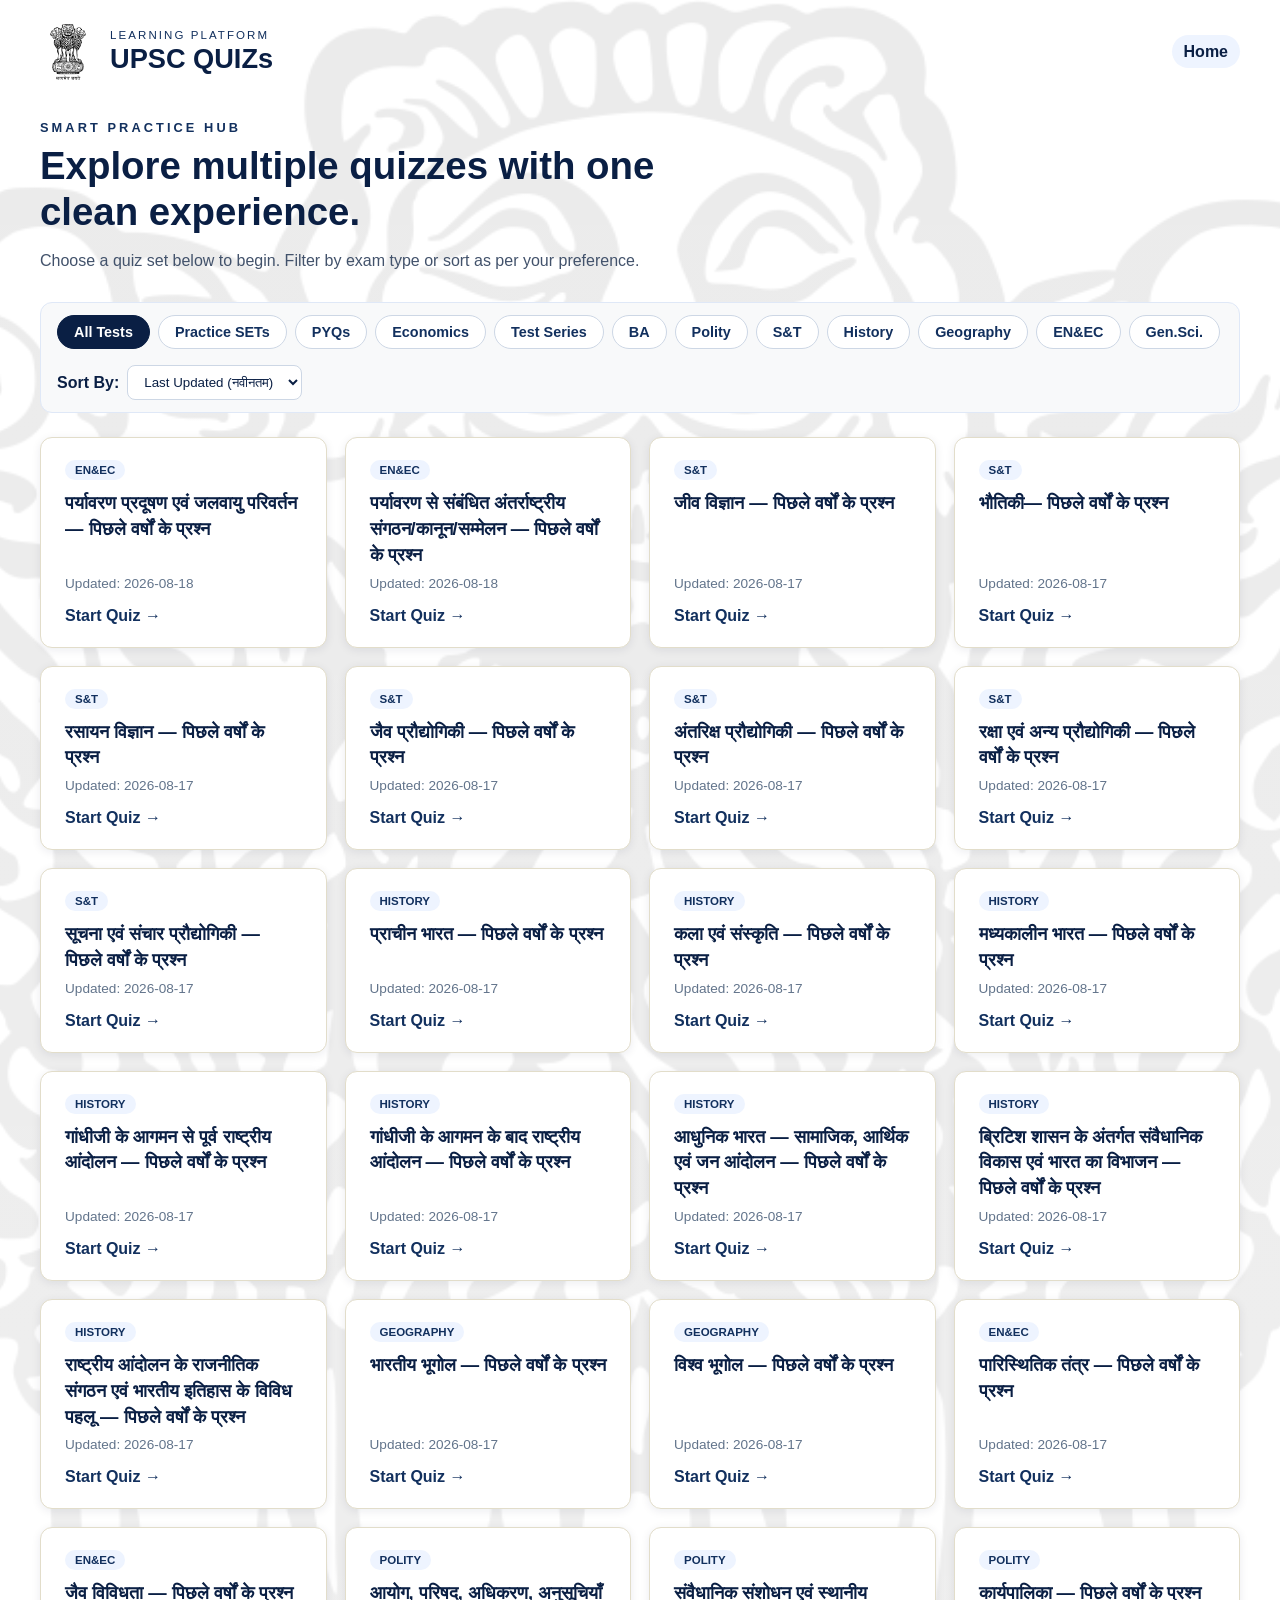
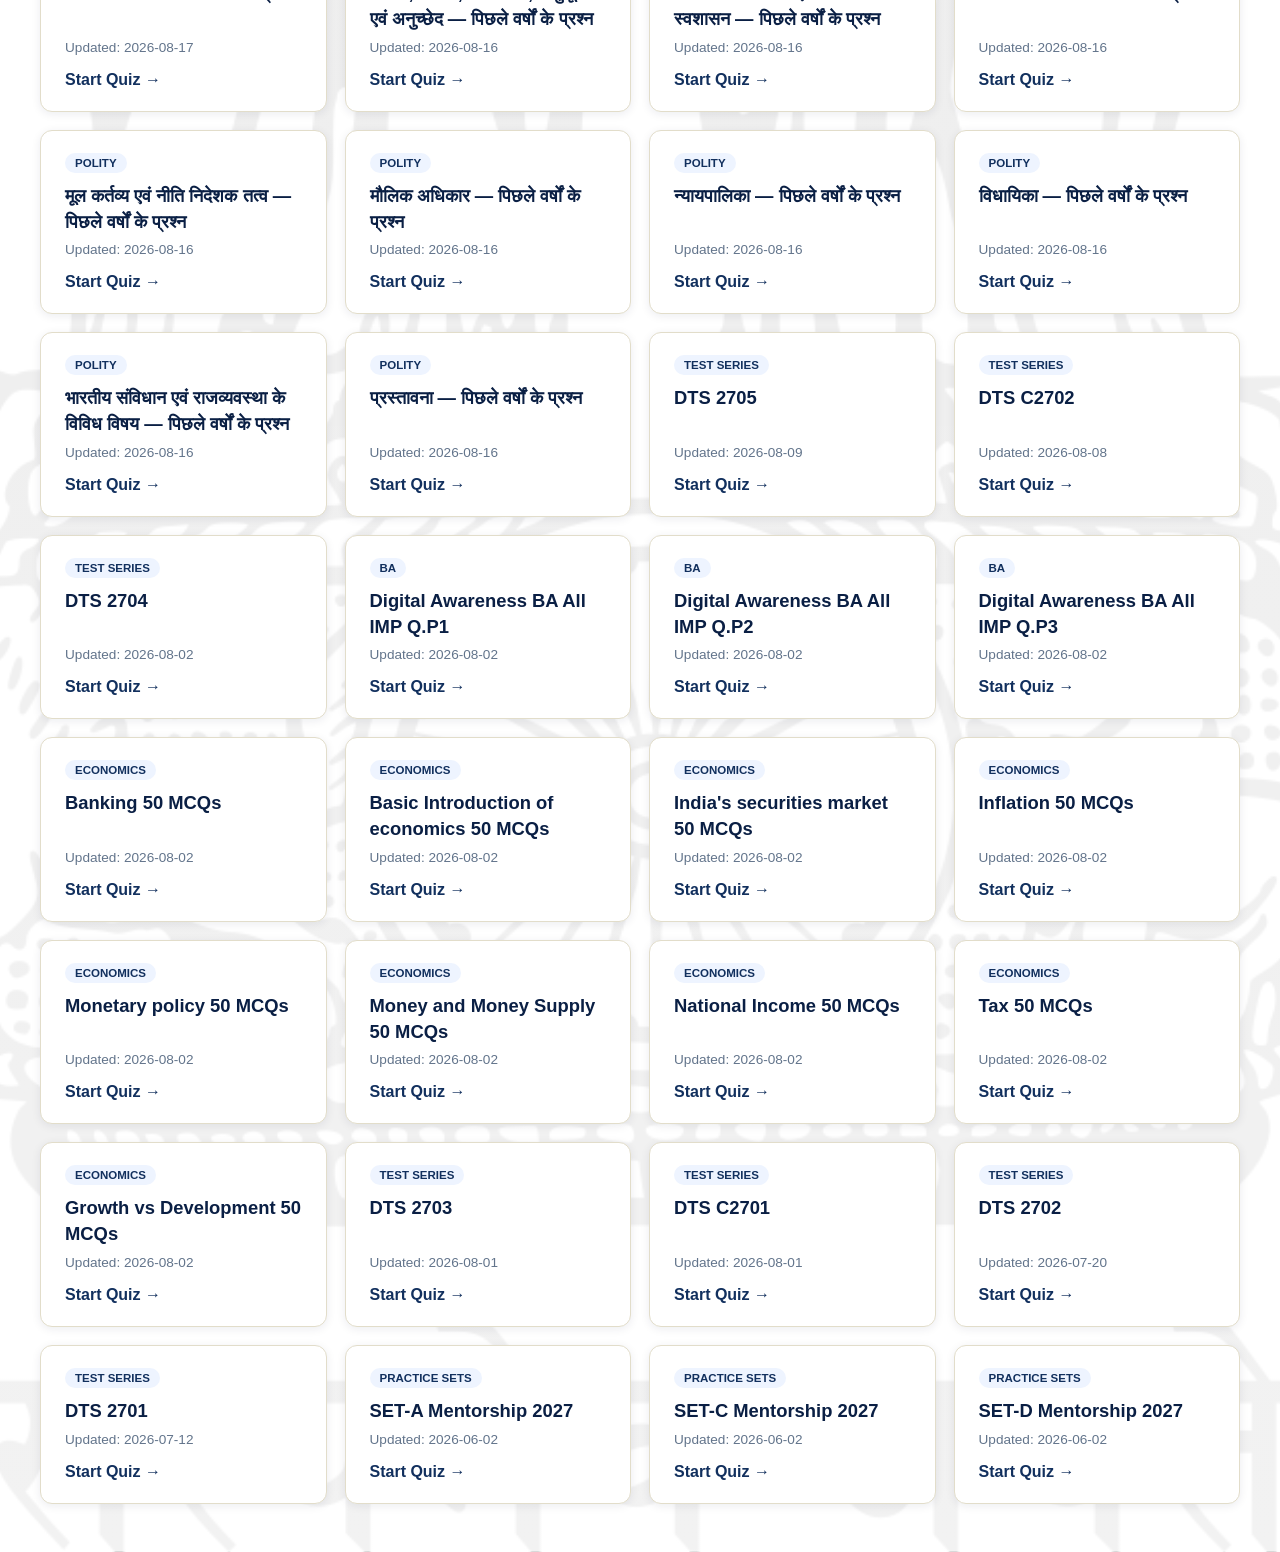
==== commit 18699659: "Add new quizzes for environmental topics" ====
--- a/index.html
+++ b/index.html
@@ -103,6 +103,8 @@
 { name: 'विश्व भूगोल — पिछले वर्षों के प्रश्न', file: 'World Geography.json', link: 'quiz.html?quiz=WorldGeography.json', category: 'Geography', lastUpdated: '2026-08-17' },
 { name: 'पारिस्थितिक तंत्र — पिछले वर्षों के प्रश्न', file: 'पारिस्थितिक तंत्र.json', link: 'quiz.html?quiz=' + encodeURIComponent('पारिस्थितिक तंत्र.json'), category: 'EN&EC', lastUpdated: '2026-08-17' },
 { name: 'जैव विविधता — पिछले वर्षों के प्रश्न', file: 'जैव विविधता.json', link: 'quiz.html?quiz=' + encodeURIComponent('जैव विविधता.json'), category: 'EN&EC', lastUpdated: '2026-08-17' },
+{ name: 'पर्यावरण प्रदूषण एवं जलवायु परिवर्तन — पिछले वर्षों के प्रश्न', file: 'EnvironmentalPollutionandClimateChange.json', link: 'quiz.html?quiz=EnvironmentalPollutionandClimateChange.json', category: 'EN&EC', lastUpdated: '2026-08-18' },
+{ name: 'पर्यावरण से संबंधित अंतर्राष्ट्रीय संगठन/कानून/सम्मेलन — पिछले वर्षों के प्रश्न', file: 'InternationalOrganizationsLawsConventionsrelatedtoEnvironment.json', link: 'quiz.html?quiz=InternationalOrganizationsLawsConventionsrelatedtoEnvironment.json', category: 'EN&EC', lastUpdated: '2026-08-18' },
 
   // BA Digital Awareness Series
   { name: 'Digital Awareness BA All IMP Q.P1', file: '105.json', link: 'quiz.html?quiz=105.json', category: 'BA', lastUpdated: '2026-08-02' },
